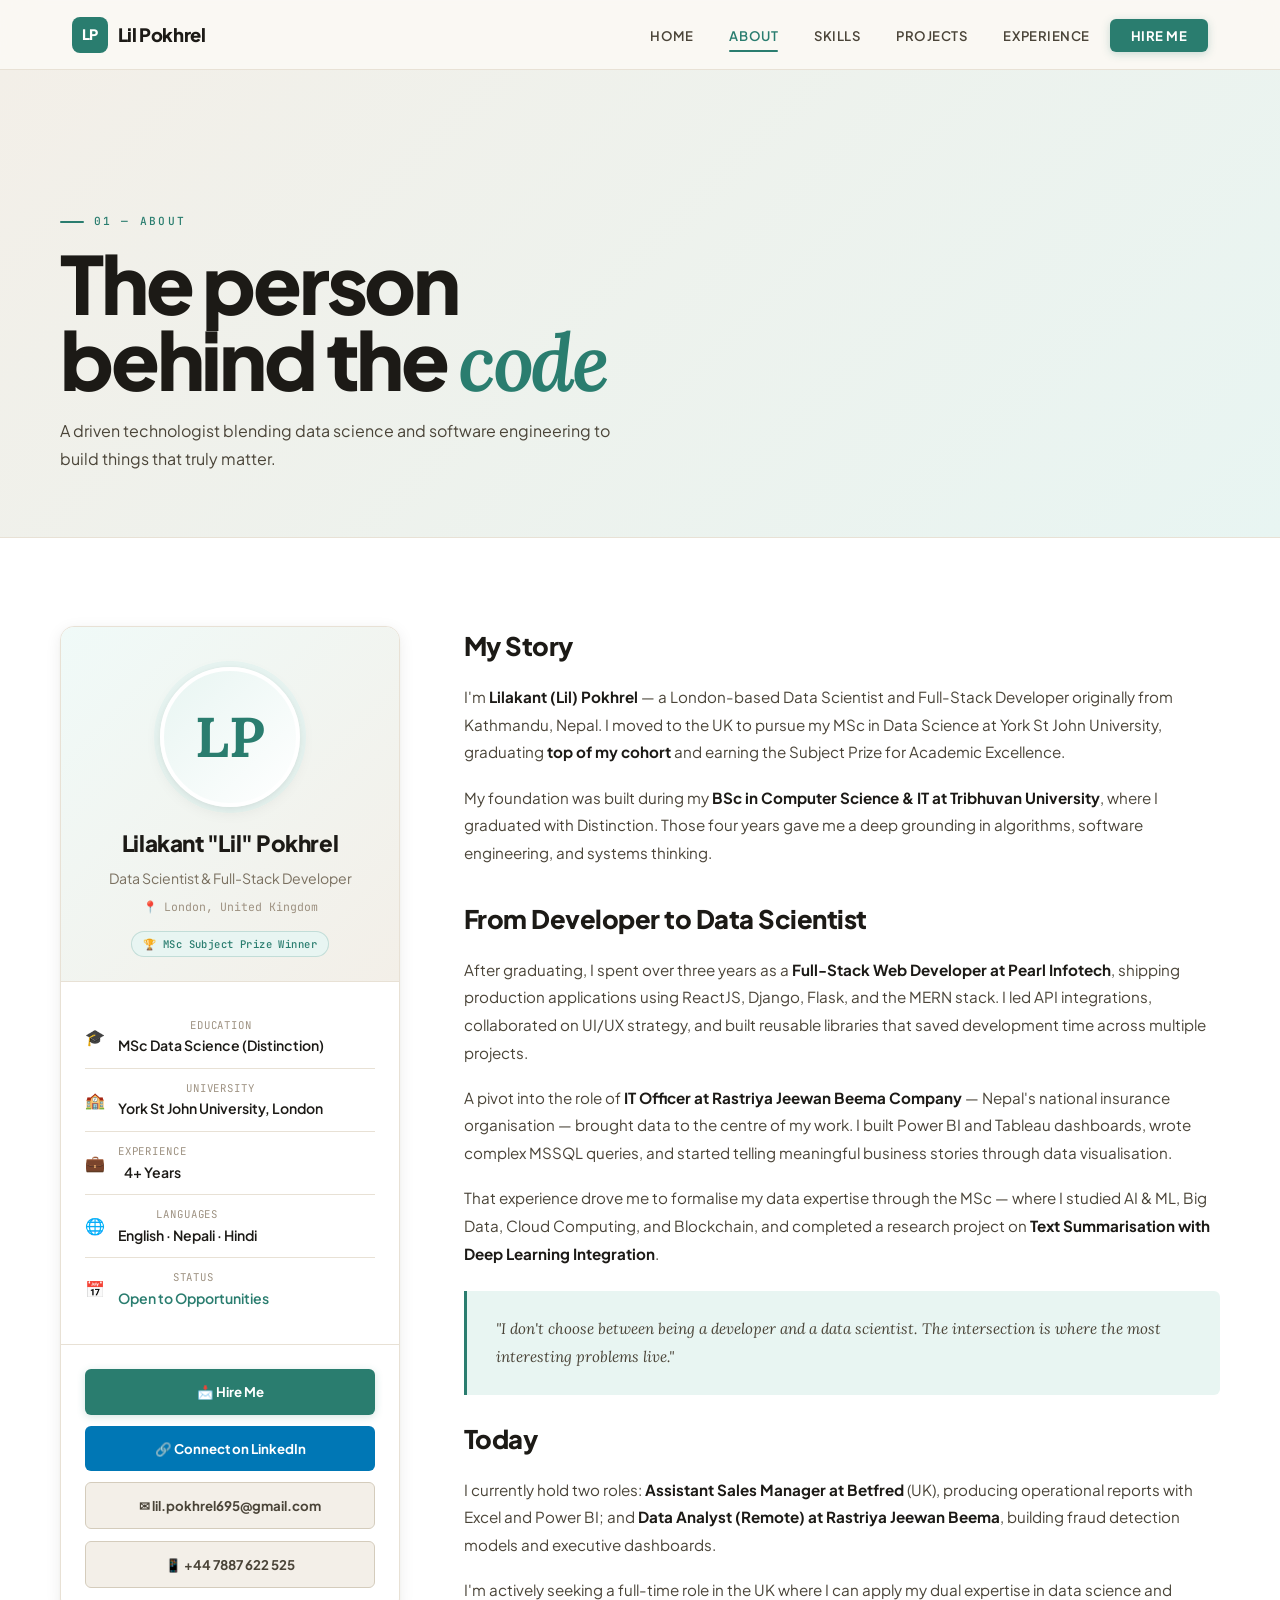
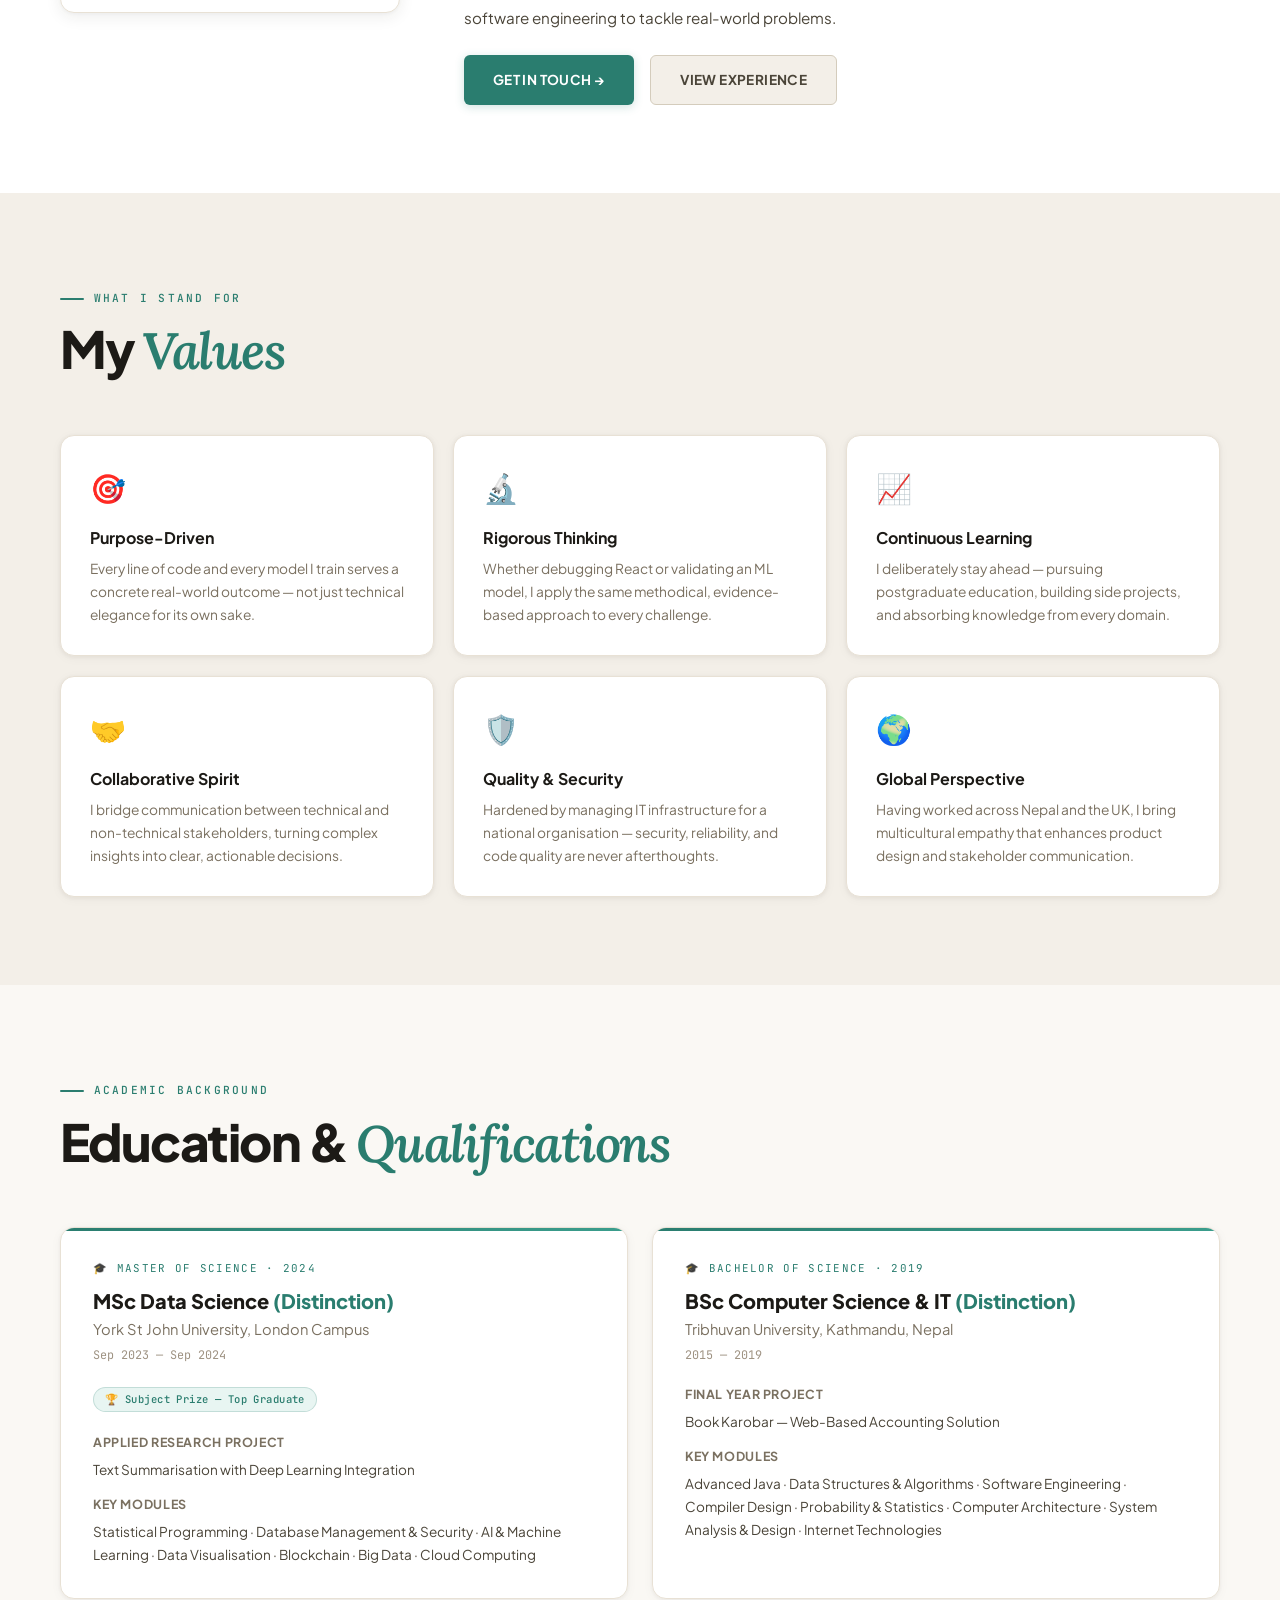
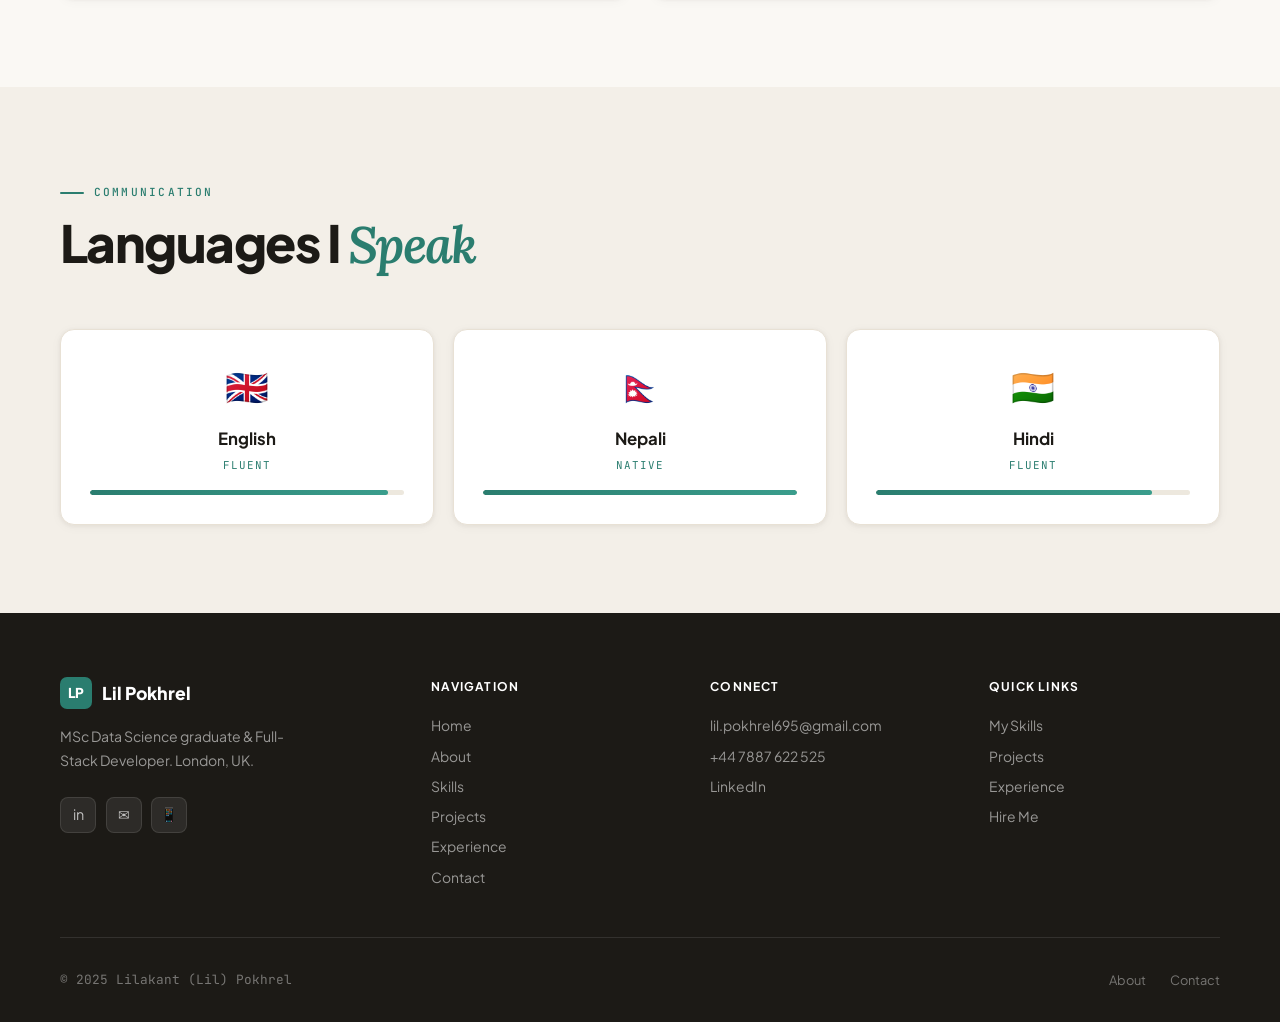
==== pages/about.html @ e5f5d0c8 "porfolio website first commit" ====
<!DOCTYPE html>
<html lang="en">
<head>
  <meta charset="UTF-8" /><meta name="viewport" content="width=device-width, initial-scale=1.0" />
  <meta name="description" content="About Lil Pokhrel — Data Scientist & Full-Stack Developer. MSc Data Science Distinction, Subject Prize Winner, 4+ years experience." />
  <title>About — Lil Pokhrel</title>
  <link rel="preconnect" href="https://fonts.googleapis.com"><link rel="preconnect" href="https://fonts.gstatic.com" crossorigin>
  <link href="https://fonts.googleapis.com/css2?family=Plus+Jakarta+Sans:ital,wght@0,300;0,400;0,500;0,600;0,700;0,800;1,400&family=Lora:ital,wght@0,400;0,600;0,700;1,400;1,600&family=JetBrains+Mono:wght@300;400;500&display=swap" rel="stylesheet">
  <link rel="stylesheet" href="../css/style.css">
  <style>
    .page-hero { background: linear-gradient(135deg, var(--bg2) 0%, var(--accent-light) 100%); padding: calc(var(--nav-h) + 4rem) 2rem 4rem; border-bottom: 1px solid var(--border); }
    .page-hero-inner { max-width: 1160px; margin: 0 auto; }
    .page-hero h1 { font-size: clamp(2.8rem,7vw,5rem); font-weight:800; letter-spacing:-.04em; line-height:.96; color:var(--text); margin-bottom:1rem; }
    .page-hero h1 em { font-family:var(--ff-s); font-style:italic; color:var(--accent); font-weight:600; }
    .page-hero p { font-size:1rem; color:var(--text2); max-width:560px; line-height:1.75; }

    /* PROFILE SECTION */
    .profile-section { background: var(--surface); }
    .profile-grid { display:grid; grid-template-columns:340px 1fr; gap:4rem; align-items:start; }
    .profile-left { position:sticky; top:calc(var(--nav-h) + 2rem); }
    .profile-card {
      background: var(--surface); border:1px solid var(--border);
      border-radius:var(--r-lg); overflow:hidden;
      box-shadow:var(--shadow-md); text-align:center;
    }
    .profile-card-top {
      background: linear-gradient(135deg, var(--accent-pale), var(--bg2));
      padding:2.5rem 2rem 1.5rem;
      border-bottom:1px solid var(--border);
    }
    .profile-avatar {
      width:140px; height:140px; border-radius:50%;
      background:linear-gradient(135deg, var(--accent-light), #fff);
      border:4px solid var(--surface);
      box-shadow:var(--shadow-md), 0 0 0 6px var(--accent-light);
      display:flex; align-items:center; justify-content:center;
      font-family:var(--ff-s); font-size:3.5rem; font-weight:700;
      color:var(--accent); margin:0 auto 1.2rem;
    }
    .profile-name { font-size:1.4rem; font-weight:800; color:var(--text); letter-spacing:-.02em; }
    .profile-title { font-size:.88rem; color:var(--text3); margin-top:.3rem; }
    .profile-location { font-family:var(--ff-m); font-size:.72rem; color:var(--muted); margin-top:.5rem; }
    .profile-card-body { padding:1.5rem; }
    .profile-info-row {
      display:flex; gap:.8rem; align-items:center;
      padding:.7rem 0; border-bottom:1px solid var(--border);
      font-size:.86rem; color:var(--text2);
    }
    .profile-info-row:last-child { border-bottom:none; }
    .profile-info-icon { font-size:1rem; flex-shrink:0; }
    .profile-info-label { font-size:.67rem; color:var(--muted); font-family:var(--ff-m); letter-spacing:.08em; text-transform:uppercase; }
    .profile-info-val { font-weight:600; color:var(--text); font-size:.88rem; }
    .profile-actions { padding:1.5rem; border-top:1px solid var(--border); display:flex; flex-direction:column; gap:.7rem; }
    .profile-action-btn {
      display:flex; align-items:center; justify-content:center; gap:.5rem;
      padding:.75rem; border-radius:var(--r); font-weight:700; font-size:.83rem;
      text-decoration:none; transition:all .2s; border:none; cursor:pointer;
      font-family:var(--ff);
    }
    .pab-primary { background:var(--accent); color:#fff; box-shadow:0 2px 8px rgba(42,125,111,.2); }
    .pab-primary:hover { box-shadow:0 6px 18px rgba(42,125,111,.3); transform:translateY(-1px); }
    .pab-linkedin { background:#0077b5; color:#fff; }
    .pab-linkedin:hover { background:#006699; transform:translateY(-1px); }
    .pab-email { background:var(--bg2); color:var(--text2); border:1px solid var(--border2); }
    .pab-email:hover { background:var(--bg3); }
    .pab-phone { background:var(--bg2); color:var(--text2); border:1px solid var(--border2); }
    .pab-phone:hover { background:var(--bg3); }

    /* RIGHT CONTENT */
    .profile-right {}
    .profile-right h2 { font-size:1.6rem; font-weight:800; letter-spacing:-.02em; color:var(--text); margin-bottom:1rem; }
    .profile-right p { font-size:.95rem; line-height:1.82; color:var(--text2); margin-bottom:1.1rem; }
    .profile-right p strong { color:var(--text); }
    blockquote {
      padding:1.5rem 1.8rem; border-left:3px solid var(--accent);
      background:var(--accent-light); border-radius:0 var(--r) var(--r) 0;
      margin:1.5rem 0;
    }
    blockquote p { font-family:var(--ff-s); font-style:italic; font-size:1.05rem; color:var(--text); margin:0 !important; }

    /* VALUES */
    .values-grid { display:grid; grid-template-columns:repeat(3,1fr); gap:1.2rem; }

    /* EDUCATION */
    .edu-grid { display:grid; grid-template-columns:1fr 1fr; gap:1.5rem; }

    /* LANGUAGES */
    .lang-grid { display:grid; grid-template-columns:repeat(3,1fr); gap:1.2rem; }
    .lang-card {
      background:var(--surface); border:1px solid var(--border);
      border-radius:var(--r-lg); padding:1.8rem;
      text-align:center; box-shadow:var(--shadow-sm);
      transition:transform .25s var(--ease), box-shadow .25s;
    }
    .lang-card:hover { transform:translateY(-3px); box-shadow:var(--shadow-md); }
    .lang-flag { font-size:2.2rem; margin-bottom:.7rem; }
    .lang-name { font-size:1.05rem; font-weight:700; color:var(--text); margin-bottom:.25rem; }
    .lang-level { font-family:var(--ff-m); font-size:.68rem; color:var(--accent); letter-spacing:.1em; text-transform:uppercase; margin-bottom:1rem; }
    .lang-bar { height:5px; background:var(--bg3); border-radius:4px; overflow:hidden; }
    .lang-fill { height:100%; background:linear-gradient(90deg,var(--accent),var(--accent-mid)); border-radius:4px; }

    @media(max-width:960px) { .profile-grid{grid-template-columns:1fr} .profile-left{position:static} }
    @media(max-width:768px) { .values-grid{grid-template-columns:1fr 1fr} .edu-grid{grid-template-columns:1fr} .lang-grid{grid-template-columns:1fr 1fr} }
    @media(max-width:480px) { .values-grid{grid-template-columns:1fr} .lang-grid{grid-template-columns:1fr} }
  </style>
</head>
<body>
<header>
  <nav class="nav"><div class="nav-inner">
    <a href="../index.html" class="nav-logo"><div class="nav-logo-mark">LP</div>Lil Pokhrel</a>
    <ul class="nav-links">
      <li><a href="../index.html">Home</a></li><li><a href="about.html">About</a></li>
      <li><a href="skills.html">Skills</a></li><li><a href="projects.html">Projects</a></li>
      <li><a href="experience.html">Experience</a></li>
      <li class="nav-cta-wrap"><a href="contact.html" class="nav-cta">Hire Me</a></li>
    </ul>
    <button class="nav-ham" id="navHam" aria-label="Menu"><span></span><span></span><span></span></button>
  </div></nav>
  <div class="nav-mobile" id="navMobile">
    <a href="../index.html">Home</a><a href="about.html">About</a><a href="skills.html">Skills</a>
    <a href="projects.html">Projects</a><a href="experience.html">Experience</a>
    <a href="contact.html" class="nav-mob-cta">Contact / Hire Me</a>
  </div>
</header>

<main class="page-wrap">
  <!-- PAGE HERO -->
  <section class="page-hero">
    <div class="page-hero-inner">
      <div class="eyebrow" style="opacity:0;animation:slideUp .7s .1s forwards">01 — About</div>
      <h1 style="opacity:0;animation:slideUp .7s .2s forwards">The person<br>behind the <em>code</em></h1>
      <p style="opacity:0;animation:slideUp .7s .35s forwards">A driven technologist blending data science and software engineering to build things that truly matter.</p>
    </div>
  </section>

  <!-- PROFILE SECTION -->
  <section class="section profile-section" id="profile">
    <div class="container">
      <div class="profile-grid">
        <!-- LEFT: Profile Card -->
        <div class="profile-left reveal">
          <div class="profile-card">
            <div class="profile-card-top">
              <div class="profile-avatar">LP</div>
              <div class="profile-name">Lilakant "Lil" Pokhrel</div>
              <div class="profile-title">Data Scientist &amp; Full-Stack Developer</div>
              <div class="profile-location">📍 London, United Kingdom</div>
              <div style="margin-top:.8rem">
                <span class="badge badge-green">🏆 MSc Subject Prize Winner</span>
              </div>
            </div>
            <div class="profile-card-body">
              <div class="profile-info-row">
                <span class="profile-info-icon">🎓</span>
                <div>
                  <div class="profile-info-label">Education</div>
                  <div class="profile-info-val">MSc Data Science (Distinction)</div>
                </div>
              </div>
              <div class="profile-info-row">
                <span class="profile-info-icon">🏫</span>
                <div>
                  <div class="profile-info-label">University</div>
                  <div class="profile-info-val">York St John University, London</div>
                </div>
              </div>
              <div class="profile-info-row">
                <span class="profile-info-icon">💼</span>
                <div>
                  <div class="profile-info-label">Experience</div>
                  <div class="profile-info-val">4+ Years</div>
                </div>
              </div>
              <div class="profile-info-row">
                <span class="profile-info-icon">🌐</span>
                <div>
                  <div class="profile-info-label">Languages</div>
                  <div class="profile-info-val">English · Nepali · Hindi</div>
                </div>
              </div>
              <div class="profile-info-row">
                <span class="profile-info-icon">📅</span>
                <div>
                  <div class="profile-info-label">Status</div>
                  <div class="profile-info-val" style="color:var(--accent)">Open to Opportunities</div>
                </div>
              </div>
            </div>
            <div class="profile-actions">
              <a href="contact.html" class="profile-action-btn pab-primary">📩 Hire Me</a>
              <a href="https://linkedin.com/in/lilakant-pokhrel-bb606332" target="_blank" rel="noopener" class="profile-action-btn pab-linkedin">🔗 Connect on LinkedIn</a>
              <a href="mailto:lil.pokhrel695@gmail.com" class="profile-action-btn pab-email">✉ lil.pokhrel695@gmail.com</a>
              <a href="tel:+447887622525" class="profile-action-btn pab-phone">📱 +44 7887 622 525</a>
            </div>
          </div>
        </div>

        <!-- RIGHT: Story -->
        <div class="profile-right reveal reveal-delay-2">
          <h2>My Story</h2>
          <p>I'm <strong>Lilakant (Lil) Pokhrel</strong> — a London-based Data Scientist and Full-Stack Developer originally from Kathmandu, Nepal. I moved to the UK to pursue my MSc in Data Science at York St John University, graduating <strong>top of my cohort</strong> and earning the Subject Prize for Academic Excellence.</p>
          <p>My foundation was built during my <strong>BSc in Computer Science &amp; IT at Tribhuvan University</strong>, where I graduated with Distinction. Those four years gave me a deep grounding in algorithms, software engineering, and systems thinking.</p>
          <h2 style="margin-top:2rem">From Developer to Data Scientist</h2>
          <p>After graduating, I spent over three years as a <strong>Full-Stack Web Developer at Pearl Infotech</strong>, shipping production applications using ReactJS, Django, Flask, and the MERN stack. I led API integrations, collaborated on UI/UX strategy, and built reusable libraries that saved development time across multiple projects.</p>
          <p>A pivot into the role of <strong>IT Officer at Rastriya Jeewan Beema Company</strong> — Nepal's national insurance organisation — brought data to the centre of my work. I built Power BI and Tableau dashboards, wrote complex MSSQL queries, and started telling meaningful business stories through data visualisation.</p>
          <p>That experience drove me to formalise my data expertise through the MSc — where I studied AI &amp; ML, Big Data, Cloud Computing, and Blockchain, and completed a research project on <strong>Text Summarisation with Deep Learning Integration</strong>.</p>
          <blockquote><p>"I don't choose between being a developer and a data scientist. The intersection is where the most interesting problems live."</p></blockquote>
          <h2 style="margin-top:1.5rem">Today</h2>
          <p>I currently hold two roles: <strong>Assistant Sales Manager at Betfred</strong> (UK), producing operational reports with Excel and Power BI; and <strong>Data Analyst (Remote) at Rastriya Jeewan Beema</strong>, building fraud detection models and executive dashboards.</p>
          <p>I'm actively seeking a full-time role in the UK where I can apply my dual expertise in data science and software engineering to tackle real-world problems.</p>
          <div style="display:flex;gap:1rem;flex-wrap:wrap;margin-top:1.5rem">
            <a href="contact.html" class="btn btn-primary">Get In Touch →</a>
            <a href="experience.html" class="btn btn-ghost">View Experience</a>
          </div>
        </div>
      </div>
    </div>
  </section>

  <!-- VALUES -->
  <section class="section" style="background:var(--bg2)">
    <div class="container">
      <div class="section-header reveal">
        <div class="eyebrow">What I Stand For</div>
        <h2 class="section-title">My <em>Values</em></h2>
      </div>
      <div class="values-grid">
        <div class="value-card reveal reveal-delay-1"><div class="value-icon">🎯</div><div class="value-title">Purpose-Driven</div><div class="value-desc">Every line of code and every model I train serves a concrete real-world outcome — not just technical elegance for its own sake.</div></div>
        <div class="value-card reveal reveal-delay-2"><div class="value-icon">🔬</div><div class="value-title">Rigorous Thinking</div><div class="value-desc">Whether debugging React or validating an ML model, I apply the same methodical, evidence-based approach to every challenge.</div></div>
        <div class="value-card reveal reveal-delay-3"><div class="value-icon">📈</div><div class="value-title">Continuous Learning</div><div class="value-desc">I deliberately stay ahead — pursuing postgraduate education, building side projects, and absorbing knowledge from every domain.</div></div>
        <div class="value-card reveal reveal-delay-1"><div class="value-icon">🤝</div><div class="value-title">Collaborative Spirit</div><div class="value-desc">I bridge communication between technical and non-technical stakeholders, turning complex insights into clear, actionable decisions.</div></div>
        <div class="value-card reveal reveal-delay-2"><div class="value-icon">🛡️</div><div class="value-title">Quality &amp; Security</div><div class="value-desc">Hardened by managing IT infrastructure for a national organisation — security, reliability, and code quality are never afterthoughts.</div></div>
        <div class="value-card reveal reveal-delay-3"><div class="value-icon">🌍</div><div class="value-title">Global Perspective</div><div class="value-desc">Having worked across Nepal and the UK, I bring multicultural empathy that enhances product design and stakeholder communication.</div></div>
      </div>
    </div>
  </section>

  <!-- EDUCATION -->
  <section class="section">
    <div class="container">
      <div class="section-header reveal">
        <div class="eyebrow">Academic Background</div>
        <h2 class="section-title">Education &amp; <em>Qualifications</em></h2>
      </div>
      <div class="edu-grid">
        <div class="edu-card reveal reveal-delay-1">
          <div class="edu-degree-type">🎓 Master of Science · 2024</div>
          <div class="edu-degree">MSc Data Science <span style="color:var(--accent)">(Distinction)</span></div>
          <div class="edu-uni">York St John University, London Campus</div>
          <div class="edu-year">Sep 2023 — Sep 2024</div>
          <div style="margin-bottom:1.2rem"><span class="badge badge-green">🏆 Subject Prize — Top Graduate</span></div>
          <div class="edu-modules">
            <strong>Applied Research Project</strong>
            Text Summarisation with Deep Learning Integration
          </div>
          <div class="edu-modules" style="margin-top:.8rem">
            <strong>Key Modules</strong>
            Statistical Programming · Database Management &amp; Security · AI &amp; Machine Learning · Data Visualisation · Blockchain · Big Data · Cloud Computing
          </div>
        </div>
        <div class="edu-card reveal reveal-delay-2">
          <div class="edu-degree-type">🎓 Bachelor of Science · 2019</div>
          <div class="edu-degree">BSc Computer Science &amp; IT <span style="color:var(--accent)">(Distinction)</span></div>
          <div class="edu-uni">Tribhuvan University, Kathmandu, Nepal</div>
          <div class="edu-year">2015 — 2019</div>
          <div class="edu-modules">
            <strong>Final Year Project</strong>
            Book Karobar — Web-Based Accounting Solution
          </div>
          <div class="edu-modules" style="margin-top:.8rem">
            <strong>Key Modules</strong>
            Advanced Java · Data Structures &amp; Algorithms · Software Engineering · Compiler Design · Probability &amp; Statistics · Computer Architecture · System Analysis &amp; Design · Internet Technologies
          </div>
        </div>
      </div>
    </div>
  </section>

  <!-- LANGUAGES -->
  <section class="section" style="background:var(--bg2)">
    <div class="container">
      <div class="section-header reveal">
        <div class="eyebrow">Communication</div>
        <h2 class="section-title">Languages I <em>Speak</em></h2>
      </div>
      <div class="lang-grid">
        <div class="lang-card reveal reveal-delay-1">
          <div class="lang-flag">🇬🇧</div>
          <div class="lang-name">English</div>
          <div class="lang-level">Fluent</div>
          <div class="lang-bar"><div class="lang-fill" style="width:95%"></div></div>
        </div>
        <div class="lang-card reveal reveal-delay-2">
          <div class="lang-flag">🇳🇵</div>
          <div class="lang-name">Nepali</div>
          <div class="lang-level">Native</div>
          <div class="lang-bar"><div class="lang-fill" style="width:100%"></div></div>
        </div>
        <div class="lang-card reveal reveal-delay-3">
          <div class="lang-flag">🇮🇳</div>
          <div class="lang-name">Hindi</div>
          <div class="lang-level">Fluent</div>
          <div class="lang-bar"><div class="lang-fill" style="width:88%"></div></div>
        </div>
      </div>
    </div>
  </section>

</main>

<footer class="footer">
  <div class="footer-inner">
    <div class="footer-top">
      <div class="footer-brand">
        <div class="footer-logo"><div class="footer-logo-mark">LP</div>Lil Pokhrel</div>
        <p class="footer-desc">MSc Data Science graduate &amp; Full-Stack Developer. London, UK.</p>
        <div class="footer-social">
          <a href="https://linkedin.com/in/lilakant-pokhrel-bb606332" target="_blank" rel="noopener" title="LinkedIn">in</a>
          <a href="mailto:lil.pokhrel695@gmail.com" title="Email">✉</a>
          <a href="tel:+447887622525" title="Phone">📱</a>
        </div>
      </div>
      <div><div class="footer-col-title">Navigation</div><div class="footer-col-links">
        <a href="../index.html">Home</a><a href="about.html">About</a><a href="skills.html">Skills</a>
        <a href="projects.html">Projects</a><a href="experience.html">Experience</a><a href="contact.html">Contact</a>
      </div></div>
      <div><div class="footer-col-title">Connect</div><div class="footer-col-links">
        <a href="mailto:lil.pokhrel695@gmail.com">lil.pokhrel695@gmail.com</a>
        <a href="tel:+447887622525">+44 7887 622 525</a>
        <a href="https://linkedin.com/in/lilakant-pokhrel-bb606332" target="_blank" rel="noopener">LinkedIn</a>
      </div></div>
      <div><div class="footer-col-title">Quick Links</div><div class="footer-col-links">
        <a href="skills.html">My Skills</a><a href="projects.html">Projects</a><a href="experience.html">Experience</a><a href="contact.html">Hire Me</a>
      </div></div>
    </div>
    <div class="footer-bottom">
      <p class="footer-copy">© 2025 Lilakant (Lil) Pokhrel</p>
      <div class="footer-bottom-links"><a href="about.html">About</a><a href="contact.html">Contact</a></div>
    </div>
  </div>
</footer>
<style>@keyframes slideUp{from{opacity:0;transform:translateY(24px)}to{opacity:1;transform:none}}</style>
<script src="../js/main.js"></script>
</body>
</html>
---- css/style.css ----
/* ================================================
   LIL POKHREL PORTFOLIO — MAIN STYLESHEET
   Light, Professional, Clean Design
   ================================================ */

@import url('https://fonts.googleapis.com/css2?family=Plus+Jakarta+Sans:ital,wght@0,300;0,400;0,500;0,600;0,700;0,800;1,400&family=Lora:ital,wght@0,400;0,600;0,700;1,400;1,600&family=JetBrains+Mono:wght@300;400;500&display=swap');

/* ── RESET ── */
*, *::before, *::after { box-sizing: border-box; margin: 0; padding: 0; }
html { scroll-behavior: smooth; font-size: 16px; }
body {
  font-family: 'Plus Jakarta Sans', sans-serif;
  background: var(--bg);
  color: var(--text);
  overflow-x: hidden;
  line-height: 1.6;
}
img { max-width: 100%; display: block; }
a { text-decoration: none; color: inherit; }
ul { list-style: none; }
button { font-family: inherit; }
input, textarea, select { font-family: inherit; }

/* ── DESIGN TOKENS ── */
:root {
  /* Warm Cream / Sage Palette */
  --bg:        #faf8f4;
  --bg2:       #f3efe8;
  --bg3:       #ede8de;
  --surface:   #ffffff;
  --border:    #e8e1d5;
  --border2:   #d4ccbc;

  --text:      #1c1a16;
  --text2:     #4a4438;
  --text3:     #7a7060;
  --muted:     #9e9282;

  /* Accent — Teal-Emerald */
  --accent:        #2a7d6f;
  --accent-mid:    #3a9d8c;
  --accent-light:  #e8f5f2;
  --accent-pale:   #f0faf8;

  /* Secondary — Warm Amber */
  --amber:         #c9783a;
  --amber-light:   #fdf3ea;

  /* Tertiary — Deep Indigo */
  --indigo:        #3d4fa8;
  --indigo-light:  #eef0fc;

  /* Typography */
  --ff:    'Plus Jakarta Sans', sans-serif;
  --ff-s:  'Lora', serif;
  --ff-m:  'JetBrains Mono', monospace;

  /* Spacing */
  --nav-h: 70px;
  --r:     6px;
  --r-lg:  14px;

  /* Shadows */
  --shadow-sm: 0 1px 4px rgba(44,40,30,.06), 0 2px 12px rgba(44,40,30,.04);
  --shadow-md: 0 4px 16px rgba(44,40,30,.08), 0 1px 4px rgba(44,40,30,.04);
  --shadow-lg: 0 12px 40px rgba(44,40,30,.12), 0 4px 12px rgba(44,40,30,.06);

  /* Ease */
  --ease: cubic-bezier(.22,1,.36,1);
}

/* ── SCROLLBAR ── */
::-webkit-scrollbar { width: 5px; }
::-webkit-scrollbar-track { background: var(--bg2); }
::-webkit-scrollbar-thumb { background: var(--border2); border-radius: 4px; }
::-webkit-scrollbar-thumb:hover { background: var(--accent); }

/* ── NAVIGATION ── */
.nav {
  position: fixed; top: 0; left: 0; right: 0;
  height: var(--nav-h); z-index: 900;
  background: rgba(250,248,244,.92);
  backdrop-filter: blur(18px) saturate(160%);
  border-bottom: 1px solid var(--border);
  transition: box-shadow .3s;
}
.nav.scrolled { box-shadow: var(--shadow-md); }
.nav-inner {
  max-width: 1200px; margin: 0 auto;
  height: 100%;
  display: flex; align-items: center; justify-content: space-between;
  padding: 0 2rem;
}
.nav-logo {
  display: flex; align-items: center; gap: .6rem;
  font-weight: 800; font-size: 1.15rem;
  color: var(--text); letter-spacing: -.02em;
}
.nav-logo-mark {
  width: 36px; height: 36px;
  background: var(--accent);
  border-radius: 8px;
  display: flex; align-items: center; justify-content: center;
  color: #fff; font-weight: 800; font-size: .9rem;
  letter-spacing: -.01em;
}
.nav-links {
  display: flex; align-items: center; gap: .25rem;
}
.nav-links a {
  font-size: .82rem; font-weight: 600;
  letter-spacing: .04em; text-transform: uppercase;
  color: var(--text2);
  padding: .45rem 1rem;
  border-radius: var(--r);
  transition: color .2s, background .2s;
  position: relative;
}
.nav-links a:hover { color: var(--accent); background: var(--accent-light); }
.nav-links a.active { color: var(--accent); }
.nav-links a.active::after {
  content: '';
  position: absolute; bottom: -1px; left: 1rem; right: 1rem;
  height: 2px; background: var(--accent); border-radius: 2px;
}
.nav-cta {
  background: var(--accent); color: #fff !important;
  padding: .5rem 1.3rem !important;
  border-radius: var(--r) !important;
  font-weight: 700 !important;
  box-shadow: 0 2px 8px rgba(42,125,111,.25);
  transition: transform .2s var(--ease), box-shadow .2s !important;
}
.nav-cta:hover {
  background: var(--accent) !important;
  transform: translateY(-1px) !important;
  box-shadow: 0 6px 18px rgba(42,125,111,.32) !important;
}
.nav-cta.active::after { display: none !important; }

/* Hamburger */
.nav-ham {
  display: none; flex-direction: column; gap: 5px;
  background: none; border: none; cursor: pointer; padding: 4px;
}
.nav-ham span {
  display: block; width: 22px; height: 2px;
  background: var(--text); border-radius: 2px;
  transition: all .3s var(--ease);
}

/* Mobile drawer */
.nav-mobile {
  display: none;
  position: fixed; top: var(--nav-h); left: 0; right: 0;
  background: var(--surface);
  border-bottom: 1px solid var(--border);
  padding: 1.5rem 2rem 2rem;
  z-index: 899;
  flex-direction: column; gap: .25rem;
  box-shadow: var(--shadow-lg);
}
.nav-mobile.open { display: flex; }
.nav-mobile a {
  font-size: 1rem; font-weight: 600; color: var(--text2);
  padding: .75rem 1rem;
  border-radius: var(--r);
  border-bottom: 1px solid var(--border);
  transition: color .2s, background .2s;
}
.nav-mobile a:last-child { border-bottom: none; }
.nav-mobile a:hover, .nav-mobile a.active { color: var(--accent); background: var(--accent-light); }
.nav-mobile .nav-mob-cta {
  margin-top: .5rem;
  background: var(--accent); color: #fff !important;
  text-align: center; border-radius: var(--r);
  border: none !important;
}

/* ── PAGE WRAPPER ── */
.page-wrap { padding-top: var(--nav-h); min-height: 100vh; }

/* ── SECTION COMMON ── */
.section { padding: 5.5rem 2rem; }
.section-sm { padding: 4rem 2rem; }
.container { max-width: 1160px; margin: 0 auto; }
.container-sm { max-width: 860px; margin: 0 auto; }

.eyebrow {
  font-family: var(--ff-m);
  font-size: .7rem; letter-spacing: .2em; text-transform: uppercase;
  color: var(--accent); font-weight: 500;
  display: inline-flex; align-items: center; gap: .6rem;
  margin-bottom: .85rem;
}
.eyebrow::before {
  content: ''; display: block;
  width: 24px; height: 2px;
  background: var(--accent); border-radius: 2px;
}
.section-title {
  font-size: clamp(1.9rem, 4.5vw, 3.2rem);
  font-weight: 800; letter-spacing: -.03em;
  line-height: 1.08; color: var(--text);
}
.section-title em {
  font-family: var(--ff-s); font-style: italic;
  color: var(--accent); font-weight: 600;
}
.section-sub {
  font-size: 1rem; line-height: 1.75;
  color: var(--text3); max-width: 560px;
  margin-top: .75rem;
}
.section-header { margin-bottom: 3.5rem; }
.section-header-row {
  display: flex; align-items: flex-end;
  justify-content: space-between; gap: 1.5rem;
  flex-wrap: wrap; margin-bottom: 3.5rem;
}

/* ── BUTTONS ── */
.btn {
  display: inline-flex; align-items: center; gap: .5rem;
  font-family: var(--ff); font-weight: 700;
  font-size: .85rem; letter-spacing: .03em;
  text-transform: uppercase;
  padding: .8rem 1.8rem; border-radius: var(--r);
  border: none; cursor: pointer;
  transition: transform .22s var(--ease), box-shadow .22s;
  text-decoration: none;
}
.btn:hover { transform: translateY(-2px); }
.btn-primary {
  background: var(--accent); color: #fff;
  box-shadow: 0 2px 10px rgba(42,125,111,.22);
}
.btn-primary:hover { box-shadow: 0 8px 24px rgba(42,125,111,.32); }
.btn-outline {
  background: transparent; color: var(--accent);
  border: 2px solid var(--accent);
}
.btn-outline:hover { background: var(--accent-light); }
.btn-ghost {
  background: var(--bg2); color: var(--text2);
  border: 1px solid var(--border2);
}
.btn-ghost:hover { background: var(--bg3); }
.btn-amber {
  background: var(--amber); color: #fff;
  box-shadow: 0 2px 10px rgba(201,120,58,.22);
}
.btn-amber:hover { box-shadow: 0 8px 24px rgba(201,120,58,.32); }
.btn-sm { padding: .55rem 1.2rem; font-size: .78rem; }
.btn-lg { padding: 1rem 2.2rem; font-size: .92rem; }
.btn-icon {
  width: 44px; height: 44px; padding: 0;
  justify-content: center; font-size: 1.1rem;
  border-radius: var(--r);
}

/* ── BADGE ── */
.badge {
  display: inline-flex; align-items: center; gap: .3rem;
  font-family: var(--ff-m); font-size: .66rem;
  padding: .22rem .7rem; border-radius: 20px;
  font-weight: 500; letter-spacing: .04em;
}
.badge-green { background: var(--accent-light); color: var(--accent); border: 1px solid rgba(42,125,111,.2); }
.badge-amber { background: var(--amber-light); color: var(--amber); border: 1px solid rgba(201,120,58,.2); }
.badge-indigo { background: var(--indigo-light); color: var(--indigo); border: 1px solid rgba(61,79,168,.2); }
.badge-neutral { background: var(--bg3); color: var(--text3); border: 1px solid var(--border); }

/* ── CARDS ── */
.card {
  background: var(--surface);
  border: 1px solid var(--border);
  border-radius: var(--r-lg);
  padding: 2rem;
  box-shadow: var(--shadow-sm);
  transition: transform .25s var(--ease), box-shadow .25s, border-color .25s;
}
.card:hover {
  transform: translateY(-4px);
  box-shadow: var(--shadow-lg);
  border-color: rgba(42,125,111,.2);
}

/* ── SKILL TAG ── */
.skill-tag {
  font-family: var(--ff-m); font-size: .7rem;
  padding: .28rem .75rem;
  background: var(--bg2); color: var(--text2);
  border: 1px solid var(--border);
  border-radius: 4px;
  transition: all .18s;
  cursor: default;
}
.skill-tag:hover { background: var(--accent-light); color: var(--accent); border-color: rgba(42,125,111,.25); }

/* ── REVEAL ANIMATIONS ── */
.reveal {
  opacity: 0; transform: translateY(24px);
  transition: opacity .7s var(--ease), transform .7s var(--ease);
}
.reveal.visible { opacity: 1; transform: none; }
.reveal-delay-1 { transition-delay: .1s; }
.reveal-delay-2 { transition-delay: .2s; }
.reveal-delay-3 { transition-delay: .3s; }
.reveal-delay-4 { transition-delay: .4s; }
.reveal-delay-5 { transition-delay: .5s; }

/* ── DIVIDER ── */
.divider {
  width: 100%; height: 1px;
  background: linear-gradient(90deg, transparent, var(--border2), transparent);
  margin: 2rem 0;
}

/* ── FOOTER ── */
.footer {
  background: var(--text);
  color: rgba(255,255,255,.75);
  padding: 4rem 2rem 2rem;
}
.footer-inner {
  max-width: 1160px; margin: 0 auto;
}
.footer-top {
  display: grid;
  grid-template-columns: 1.4fr 1fr 1fr 1fr;
  gap: 3rem;
  padding-bottom: 3rem;
  border-bottom: 1px solid rgba(255,255,255,.1);
}
.footer-brand {}
.footer-logo {
  display: flex; align-items: center; gap: .6rem;
  color: #fff; font-weight: 800; font-size: 1.1rem;
  margin-bottom: 1rem;
}
.footer-logo-mark {
  width: 32px; height: 32px;
  background: var(--accent); border-radius: 7px;
  display: flex; align-items: center; justify-content: center;
  color: #fff; font-weight: 800; font-size: .85rem;
}
.footer-desc {
  font-size: .88rem; line-height: 1.7;
  color: rgba(255,255,255,.55); max-width: 260px;
}
.footer-social { display: flex; gap: .6rem; margin-top: 1.5rem; }
.footer-social a {
  width: 36px; height: 36px;
  background: rgba(255,255,255,.08);
  border: 1px solid rgba(255,255,255,.1);
  border-radius: 8px;
  display: flex; align-items: center; justify-content: center;
  font-size: .9rem; color: rgba(255,255,255,.7);
  transition: all .2s;
}
.footer-social a:hover { background: var(--accent); border-color: var(--accent); color: #fff; }
.footer-col-title {
  font-size: .75rem; font-weight: 700;
  text-transform: uppercase; letter-spacing: .1em;
  color: #fff; margin-bottom: 1.2rem;
}
.footer-col-links { display: flex; flex-direction: column; gap: .5rem; }
.footer-col-links a {
  font-size: .87rem; color: rgba(255,255,255,.55);
  transition: color .18s;
}
.footer-col-links a:hover { color: var(--accent); }
.footer-bottom {
  padding-top: 2rem;
  display: flex; align-items: center; justify-content: space-between;
  flex-wrap: wrap; gap: 1rem;
}
.footer-copy {
  font-size: .8rem; color: rgba(255,255,255,.4);
  font-family: var(--ff-m);
}
.footer-bottom-links { display: flex; gap: 1.5rem; }
.footer-bottom-links a {
  font-size: .8rem; color: rgba(255,255,255,.4);
  transition: color .18s;
}
.footer-bottom-links a:hover { color: var(--accent); }

/* ── PROFILE AVATAR PLACEHOLDER ── */
.avatar-wrap {
  position: relative;
  display: inline-block;
}
.avatar-bg {
  width: 280px; height: 280px;
  border-radius: 50%;
  background: linear-gradient(135deg, var(--accent-light), var(--bg2));
  border: 4px solid var(--surface);
  box-shadow: var(--shadow-lg), 0 0 0 8px var(--accent-light);
  display: flex; align-items: center; justify-content: center;
  font-size: 7rem;
  position: relative;
  overflow: hidden;
}
.avatar-bg::before {
  content: '';
  position: absolute; inset: 0;
  background: linear-gradient(145deg, rgba(42,125,111,.08), transparent);
}
.avatar-initials {
  font-family: var(--ff-s);
  font-size: 5rem; font-weight: 700;
  color: var(--accent);
  letter-spacing: -.05em;
  z-index: 1;
}
.avatar-badge {
  position: absolute; bottom: 10px; right: -10px;
  background: var(--surface);
  border: 2px solid var(--border);
  border-radius: 12px;
  padding: .5rem 1rem;
  box-shadow: var(--shadow-md);
  font-size: .78rem; font-weight: 700; color: var(--accent);
  display: flex; align-items: center; gap: .4rem;
  white-space: nowrap;
}

/* ── PROGRESS BAR ── */
.progress-wrap { margin-bottom: 1.2rem; }
.progress-meta {
  display: flex; justify-content: space-between;
  margin-bottom: .45rem;
}
.progress-label { font-size: .88rem; font-weight: 600; color: var(--text2); }
.progress-pct { font-family: var(--ff-m); font-size: .78rem; color: var(--text3); }
.progress-bar {
  height: 6px; background: var(--bg3);
  border-radius: 4px; overflow: hidden;
}
.progress-fill {
  height: 100%; border-radius: 4px;
  background: linear-gradient(90deg, var(--accent), var(--accent-mid));
  transition: width 1.2s var(--ease);
  width: 0;
}

/* ── TIMELINE ── */
.timeline { position: relative; padding-left: 2.8rem; }
.timeline::before {
  content: '';
  position: absolute; left: .75rem; top: 6px; bottom: 6px;
  width: 2px;
  background: linear-gradient(to bottom, var(--accent), var(--bg3));
  border-radius: 2px;
}
.tl-item { position: relative; padding-bottom: 2.8rem; }
.tl-item:last-child { padding-bottom: 0; }
.tl-dot {
  position: absolute; left: -2.17rem; top: 4px;
  width: 18px; height: 18px;
  border-radius: 50%;
  background: var(--surface);
  border: 3px solid var(--accent);
  box-shadow: 0 0 0 4px var(--accent-light);
}
.tl-dot.current { background: var(--accent); }
.tl-period {
  font-family: var(--ff-m); font-size: .68rem;
  color: var(--accent); letter-spacing: .1em;
  text-transform: uppercase; margin-bottom: .4rem;
  display: flex; align-items: center; gap: .5rem;
}
.tl-current-badge {
  display: inline-flex; align-items: center; gap: .3rem;
  font-size: .62rem; background: var(--accent-light);
  color: var(--accent); padding: .12rem .5rem;
  border-radius: 20px; font-weight: 600;
}
.tl-current-badge::before {
  content: '';
  width: 5px; height: 5px;
  border-radius: 50%; background: var(--accent);
  animation: pulse-dot 1.5s ease-in-out infinite;
}
@keyframes pulse-dot { 0%,100%{opacity:1} 50%{opacity:.3} }
.tl-role {
  font-size: 1.2rem; font-weight: 800;
  color: var(--text); letter-spacing: -.02em;
  margin-bottom: .25rem;
}
.tl-company {
  font-size: .92rem; color: var(--text3);
  margin-bottom: 1rem;
  display: flex; align-items: center; gap: .5rem;
}
.tl-body {
  background: var(--surface); border: 1px solid var(--border);
  border-radius: var(--r-lg); padding: 1.5rem;
  box-shadow: var(--shadow-sm);
}
.tl-bullets { display: flex; flex-direction: column; gap: .5rem; }
.tl-bullets li {
  font-size: .9rem; color: var(--text2);
  line-height: 1.65; display: flex; gap: .7rem;
}
.tl-bullets li::before {
  content: '▸'; color: var(--accent);
  flex-shrink: 0; font-size: .8rem; margin-top: .15rem;
}
.tl-bullets li strong { color: var(--text); }
.tl-tags { display: flex; flex-wrap: wrap; gap: .4rem; margin-top: 1rem; }

/* ── CONTACT FORM ── */
.form-group { display: flex; flex-direction: column; gap: .4rem; margin-bottom: 1.2rem; }
.form-label {
  font-size: .78rem; font-weight: 700;
  letter-spacing: .06em; text-transform: uppercase;
  color: var(--text2);
}
.form-input, .form-textarea, .form-select {
  background: var(--bg);
  border: 1.5px solid var(--border2);
  border-radius: var(--r);
  padding: .82rem 1rem;
  font-size: .92rem; font-family: var(--ff);
  color: var(--text);
  transition: border-color .2s, box-shadow .2s;
  width: 100%;
  outline: none;
}
.form-input::placeholder, .form-textarea::placeholder { color: var(--muted); }
.form-input:focus, .form-textarea:focus, .form-select:focus {
  border-color: var(--accent);
  box-shadow: 0 0 0 3px rgba(42,125,111,.1);
}
.form-textarea { resize: vertical; min-height: 130px; }
.form-select { appearance: none; cursor: pointer; }
.form-row { display: grid; grid-template-columns: 1fr 1fr; gap: 1rem; }

/* ── PROJECT CARD ── */
.proj-card {
  background: var(--surface);
  border: 1px solid var(--border);
  border-radius: var(--r-lg);
  overflow: hidden;
  box-shadow: var(--shadow-sm);
  transition: transform .25s var(--ease), box-shadow .25s, border-color .25s;
  display: flex; flex-direction: column;
}
.proj-card:hover {
  transform: translateY(-5px);
  box-shadow: var(--shadow-lg);
  border-color: rgba(42,125,111,.25);
}
.proj-card-top {
  padding: 1.8rem 1.8rem 1.2rem;
  border-bottom: 1px solid var(--border);
  background: linear-gradient(135deg, var(--accent-pale), var(--surface));
  display: flex; align-items: center; justify-content: space-between;
}
.proj-icon {
  width: 48px; height: 48px;
  background: var(--surface);
  border-radius: 10px;
  display: flex; align-items: center; justify-content: center;
  font-size: 1.4rem;
  box-shadow: var(--shadow-sm);
  border: 1px solid var(--border);
}
.proj-num {
  font-family: var(--ff-m); font-size: .65rem;
  color: var(--muted); letter-spacing: .1em;
}
.proj-card-body { padding: 1.6rem 1.8rem; flex: 1; display: flex; flex-direction: column; }
.proj-title {
  font-size: 1.05rem; font-weight: 800;
  color: var(--text); margin-bottom: .6rem;
  line-height: 1.3; letter-spacing: -.01em;
}
.proj-desc {
  font-size: .88rem; color: var(--text3);
  line-height: 1.68; margin-bottom: 1.2rem;
  flex: 1;
}
.proj-tags { display: flex; flex-wrap: wrap; gap: .4rem; }
.proj-tag {
  font-family: var(--ff-m); font-size: .63rem;
  padding: .2rem .6rem;
  border-radius: 3px;
}

/* ── STAT CARD ── */
.stat-card {
  background: var(--surface);
  border: 1px solid var(--border);
  border-radius: var(--r-lg);
  padding: 1.8rem 1.5rem;
  text-align: center;
  box-shadow: var(--shadow-sm);
}
.stat-num {
  font-size: 2.5rem; font-weight: 800;
  color: var(--accent); line-height: 1;
  letter-spacing: -.04em;
}
.stat-num sup { font-size: 1.2rem; vertical-align: super; }
.stat-label {
  font-size: .8rem; color: var(--text3);
  margin-top: .5rem; font-weight: 500;
  line-height: 1.4;
}

/* ── CONTACT INFO ITEM ── */
.contact-info-item {
  display: flex; align-items: flex-start; gap: 1.2rem;
  padding: 1.3rem 1.5rem;
  background: var(--surface);
  border: 1px solid var(--border);
  border-radius: var(--r-lg);
  box-shadow: var(--shadow-sm);
  text-decoration: none;
  transition: border-color .2s, transform .2s var(--ease), box-shadow .2s;
}
.contact-info-item:hover {
  border-color: rgba(42,125,111,.3);
  transform: translateX(4px);
  box-shadow: var(--shadow-md);
}
.ci-icon {
  width: 46px; height: 46px;
  background: var(--accent-light);
  border-radius: 10px;
  display: flex; align-items: center; justify-content: center;
  font-size: 1.25rem; flex-shrink: 0;
  border: 1px solid rgba(42,125,111,.15);
}
.ci-label {
  font-family: var(--ff-m); font-size: .63rem;
  color: var(--muted); letter-spacing: .1em; text-transform: uppercase;
  margin-bottom: .2rem;
}
.ci-val { font-size: .92rem; font-weight: 600; color: var(--text); }

/* ── EDU CARD ── */
.edu-card {
  background: var(--surface);
  border: 1px solid var(--border);
  border-radius: var(--r-lg);
  padding: 2rem;
  box-shadow: var(--shadow-sm);
  position: relative; overflow: hidden;
  transition: transform .25s var(--ease), box-shadow .25s;
}
.edu-card:hover { transform: translateY(-3px); box-shadow: var(--shadow-lg); }
.edu-card::before {
  content: '';
  position: absolute; top: 0; left: 0; right: 0;
  height: 3px;
  background: linear-gradient(90deg, var(--accent), var(--accent-mid));
}
.edu-degree-type {
  font-family: var(--ff-m); font-size: .68rem;
  color: var(--accent); letter-spacing: .12em; text-transform: uppercase;
  margin-bottom: .7rem;
}
.edu-degree { font-size: 1.25rem; font-weight: 800; color: var(--text); line-height: 1.2; margin-bottom: .3rem; }
.edu-uni { font-size: .92rem; color: var(--text3); margin-bottom: .3rem; }
.edu-year { font-family: var(--ff-m); font-size: .74rem; color: var(--muted); margin-bottom: 1.2rem; }
.edu-modules { font-size: .85rem; color: var(--text2); line-height: 1.7; }
.edu-modules strong { color: var(--text); display: block; margin-bottom: .3rem; font-size: .78rem; text-transform: uppercase; letter-spacing: .05em; color: var(--text3); }

/* ── SKILL CATEGORY ── */
.skill-cat-card {
  background: var(--surface);
  border: 1px solid var(--border);
  border-radius: var(--r-lg);
  padding: 1.8rem;
  box-shadow: var(--shadow-sm);
  transition: transform .25s var(--ease), box-shadow .25s, border-color .25s;
  position: relative;
}
.skill-cat-card:hover { transform: translateY(-3px); box-shadow: var(--shadow-md); border-color: rgba(42,125,111,.2); }
.skill-cat-card::before {
  content: '';
  position: absolute; top: 0; left: 1.8rem; right: 1.8rem;
  height: 3px; border-radius: 0 0 3px 3px;
}
.scc-1::before { background: var(--accent); }
.scc-2::before { background: var(--amber); }
.scc-3::before { background: var(--indigo); }
.scc-4::before { background: #2a7d6f; }
.scc-5::before { background: #7d2a6f; }
.scc-6::before { background: #6f7d2a; }
.skill-cat-head {
  display: flex; align-items: center; gap: .8rem;
  margin-bottom: 1.3rem;
}
.skill-cat-icon {
  width: 38px; height: 38px;
  border-radius: 8px;
  display: flex; align-items: center; justify-content: center;
  font-size: 1.1rem;
}
.skill-cat-name { font-size: .9rem; font-weight: 700; color: var(--text); letter-spacing: -.01em; }
.skill-tags-wrap { display: flex; flex-wrap: wrap; gap: .5rem; }

/* ── VALUE CARD ── */
.value-card {
  background: var(--surface);
  border: 1px solid var(--border);
  border-radius: var(--r-lg);
  padding: 1.8rem;
  box-shadow: var(--shadow-sm);
  transition: transform .25s var(--ease), box-shadow .25s;
}
.value-card:hover { transform: translateY(-3px); box-shadow: var(--shadow-md); }
.value-icon { font-size: 1.8rem; margin-bottom: .9rem; }
.value-title { font-size: 1rem; font-weight: 700; color: var(--text); margin-bottom: .5rem; }
.value-desc { font-size: .86rem; color: var(--text3); line-height: 1.65; }

/* ── AVAILABILITY PILL ── */
.avail-pill {
  display: inline-flex; align-items: center; gap: .5rem;
  background: var(--accent-light);
  border: 1px solid rgba(42,125,111,.2);
  border-radius: 20px;
  padding: .4rem 1rem;
  font-size: .78rem; font-weight: 600;
  color: var(--accent);
}
.avail-dot {
  width: 7px; height: 7px; border-radius: 50%;
  background: var(--accent);
  animation: pulse-dot 1.5s ease-in-out infinite;
}

/* ── MARQUEE ── */
.marquee-wrap {
  overflow: hidden;
  padding: 1.5rem 0;
  border-top: 1px solid var(--border);
  border-bottom: 1px solid var(--border);
  background: var(--bg2);
}
.marquee-track {
  display: flex; gap: 0;
  animation: marquee 28s linear infinite;
  width: max-content;
}
.marquee-track:hover { animation-play-state: paused; }
@keyframes marquee { from{transform:translateX(0)} to{transform:translateX(-50%)} }
.marquee-item {
  font-family: var(--ff-m); font-size: .72rem;
  color: var(--text3); letter-spacing: .12em;
  text-transform: uppercase;
  padding: 0 2rem;
  white-space: nowrap;
  display: flex; align-items: center; gap: 2rem;
}
.marquee-item::after { content: '✦'; color: var(--accent); font-size: .6rem; }

/* ── FILTER TABS ── */
.filter-tabs { display: flex; gap: .5rem; flex-wrap: wrap; }
.filter-tab {
  font-family: var(--ff); font-size: .78rem; font-weight: 600;
  letter-spacing: .04em; text-transform: uppercase;
  padding: .4rem 1rem;
  border: 1.5px solid var(--border2);
  border-radius: 20px;
  background: transparent; color: var(--text3);
  cursor: pointer; transition: all .2s;
}
.filter-tab:hover { border-color: var(--accent); color: var(--accent); }
.filter-tab.active {
  background: var(--accent); color: #fff;
  border-color: var(--accent);
}

/* ── GRID HELPERS ── */
.grid-2 { display: grid; grid-template-columns: 1fr 1fr; gap: 1.5rem; }
.grid-3 { display: grid; grid-template-columns: repeat(3, 1fr); gap: 1.5rem; }
.grid-4 { display: grid; grid-template-columns: repeat(4, 1fr); gap: 1.2rem; }
.grid-auto { display: grid; grid-template-columns: repeat(auto-fill, minmax(300px,1fr)); gap: 1.5rem; }

/* ── RESPONSIVE ── */
@media (max-width: 1024px) {
  .grid-3 { grid-template-columns: 1fr 1fr; }
  .grid-4 { grid-template-columns: 1fr 1fr; }
  .footer-top { grid-template-columns: 1fr 1fr; gap: 2rem; }
}
@media (max-width: 768px) {
  .nav-links, .nav-cta-wrap { display: none; }
  .nav-ham { display: flex; }
  .nav-inner { padding: 0 1.25rem; }
  .section { padding: 4rem 1.25rem; }
  .section-sm { padding: 3rem 1.25rem; }
  .grid-2, .grid-3, .grid-4 { grid-template-columns: 1fr; }
  .grid-auto { grid-template-columns: 1fr; }
  .form-row { grid-template-columns: 1fr; }
  .footer-top { grid-template-columns: 1fr; }
  .section-header-row { flex-direction: column; align-items: flex-start; }
  .stat-card { padding: 1.4rem 1rem; }
}
@media (max-width: 480px) {
  .section { padding: 3rem 1rem; }
  .btn-lg { padding: .85rem 1.6rem; }
  .avatar-bg { width: 220px; height: 220px; font-size: 5rem; }
  .avatar-initials { font-size: 3.8rem; }
}
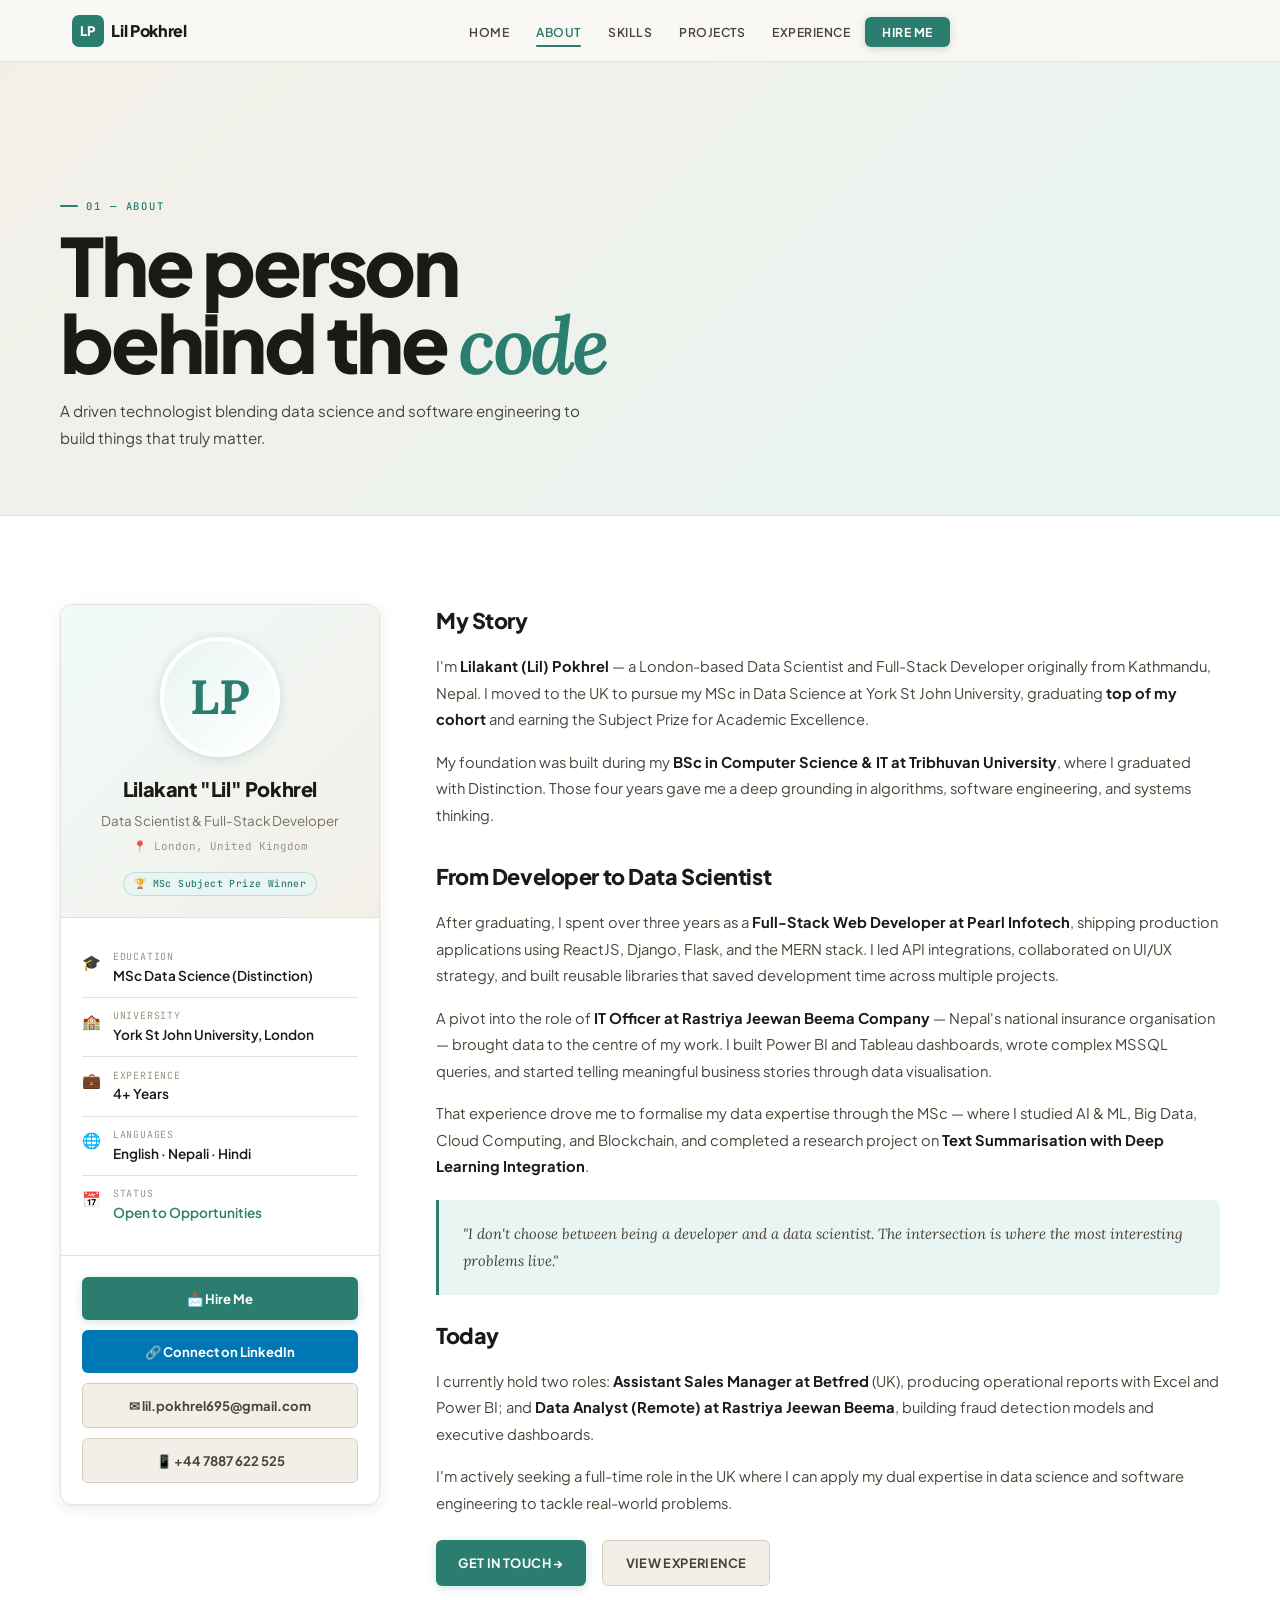
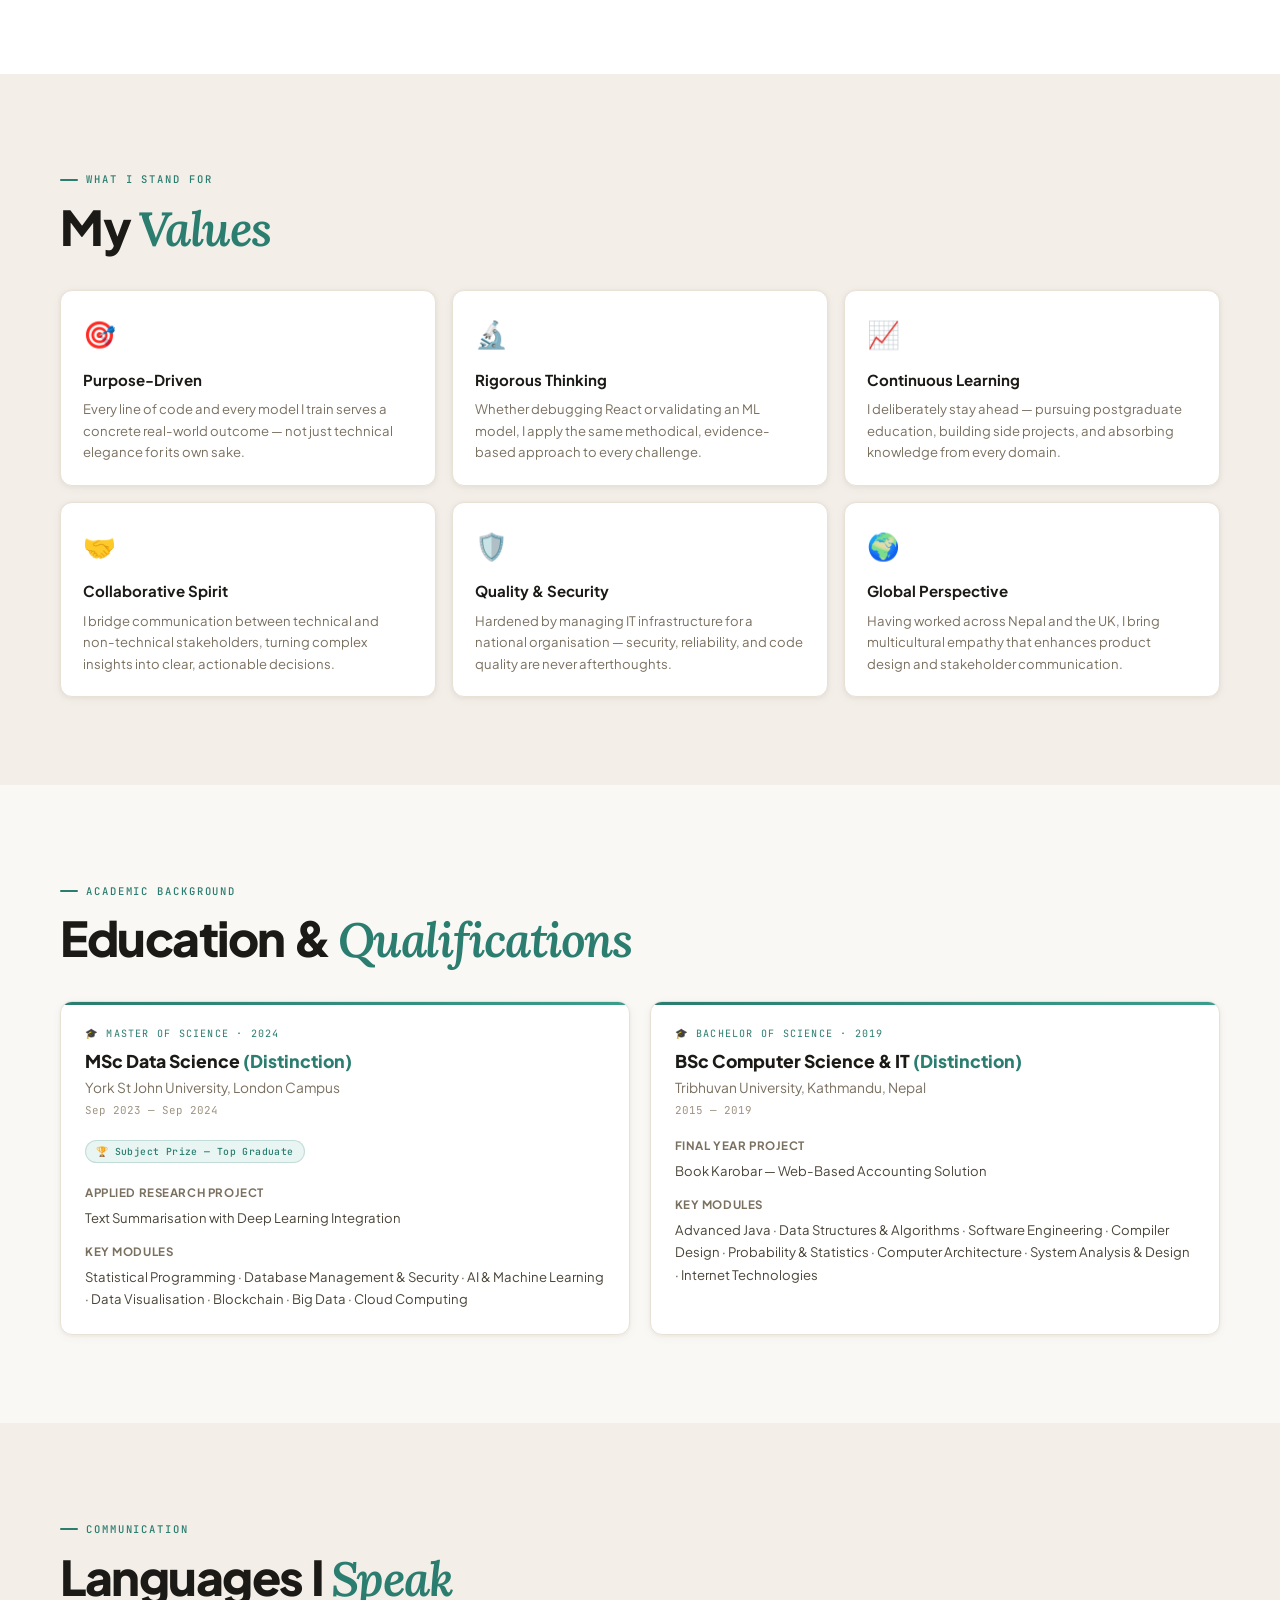
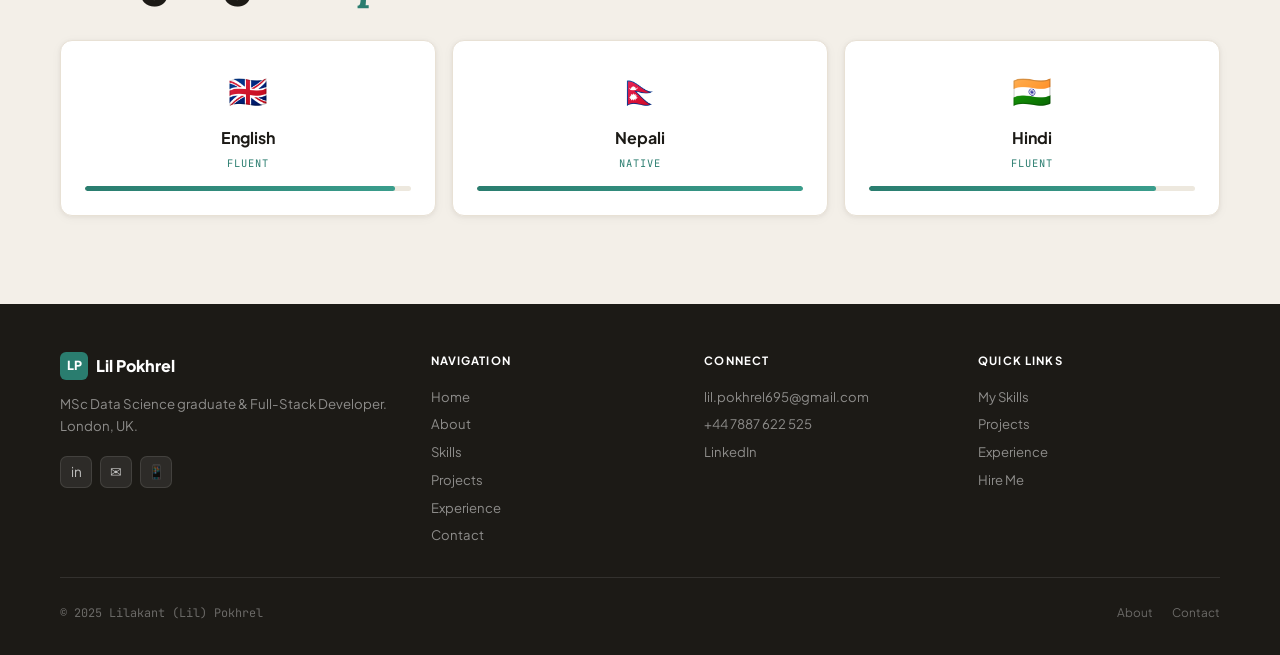
==== commit 75dee181: "code revised" ====
--- a/pages/about.html
+++ b/pages/about.html
@@ -8,101 +8,76 @@
   <link href="https://fonts.googleapis.com/css2?family=Plus+Jakarta+Sans:ital,wght@0,300;0,400;0,500;0,600;0,700;0,800;1,400&family=Lora:ital,wght@0,400;0,600;0,700;1,400;1,600&family=JetBrains+Mono:wght@300;400;500&display=swap" rel="stylesheet">
   <link rel="stylesheet" href="../css/style.css">
   <style>
-    .page-hero { background: linear-gradient(135deg, var(--bg2) 0%, var(--accent-light) 100%); padding: calc(var(--nav-h) + 4rem) 2rem 4rem; border-bottom: 1px solid var(--border); }
-    .page-hero-inner { max-width: 1160px; margin: 0 auto; }
-    .page-hero h1 { font-size: clamp(2.8rem,7vw,5rem); font-weight:800; letter-spacing:-.04em; line-height:.96; color:var(--text); margin-bottom:1rem; }
-    .page-hero h1 em { font-family:var(--ff-s); font-style:italic; color:var(--accent); font-weight:600; }
-    .page-hero p { font-size:1rem; color:var(--text2); max-width:560px; line-height:1.75; }
-
-    /* PROFILE SECTION */
-    .profile-section { background: var(--surface); }
-    .profile-grid { display:grid; grid-template-columns:340px 1fr; gap:4rem; align-items:start; }
-    .profile-left { position:sticky; top:calc(var(--nav-h) + 2rem); }
-    .profile-card {
-      background: var(--surface); border:1px solid var(--border);
-      border-radius:var(--r-lg); overflow:hidden;
-      box-shadow:var(--shadow-md); text-align:center;
-    }
-    .profile-card-top {
-      background: linear-gradient(135deg, var(--accent-pale), var(--bg2));
-      padding:2.5rem 2rem 1.5rem;
-      border-bottom:1px solid var(--border);
-    }
-    .profile-avatar {
-      width:140px; height:140px; border-radius:50%;
-      background:linear-gradient(135deg, var(--accent-light), #fff);
-      border:4px solid var(--surface);
-      box-shadow:var(--shadow-md), 0 0 0 6px var(--accent-light);
-      display:flex; align-items:center; justify-content:center;
-      font-family:var(--ff-s); font-size:3.5rem; font-weight:700;
-      color:var(--accent); margin:0 auto 1.2rem;
-    }
-    .profile-name { font-size:1.4rem; font-weight:800; color:var(--text); letter-spacing:-.02em; }
-    .profile-title { font-size:.88rem; color:var(--text3); margin-top:.3rem; }
-    .profile-location { font-family:var(--ff-m); font-size:.72rem; color:var(--muted); margin-top:.5rem; }
-    .profile-card-body { padding:1.5rem; }
-    .profile-info-row {
-      display:flex; gap:.8rem; align-items:center;
-      padding:.7rem 0; border-bottom:1px solid var(--border);
-      font-size:.86rem; color:var(--text2);
-    }
-    .profile-info-row:last-child { border-bottom:none; }
-    .profile-info-icon { font-size:1rem; flex-shrink:0; }
-    .profile-info-label { font-size:.67rem; color:var(--muted); font-family:var(--ff-m); letter-spacing:.08em; text-transform:uppercase; }
-    .profile-info-val { font-weight:600; color:var(--text); font-size:.88rem; }
-    .profile-actions { padding:1.5rem; border-top:1px solid var(--border); display:flex; flex-direction:column; gap:.7rem; }
-    .profile-action-btn {
-      display:flex; align-items:center; justify-content:center; gap:.5rem;
-      padding:.75rem; border-radius:var(--r); font-weight:700; font-size:.83rem;
-      text-decoration:none; transition:all .2s; border:none; cursor:pointer;
-      font-family:var(--ff);
-    }
-    .pab-primary { background:var(--accent); color:#fff; box-shadow:0 2px 8px rgba(42,125,111,.2); }
-    .pab-primary:hover { box-shadow:0 6px 18px rgba(42,125,111,.3); transform:translateY(-1px); }
-    .pab-linkedin { background:#0077b5; color:#fff; }
-    .pab-linkedin:hover { background:#006699; transform:translateY(-1px); }
-    .pab-email { background:var(--bg2); color:var(--text2); border:1px solid var(--border2); }
-    .pab-email:hover { background:var(--bg3); }
-    .pab-phone { background:var(--bg2); color:var(--text2); border:1px solid var(--border2); }
-    .pab-phone:hover { background:var(--bg3); }
-
-    /* RIGHT CONTENT */
-    .profile-right {}
-    .profile-right h2 { font-size:1.6rem; font-weight:800; letter-spacing:-.02em; color:var(--text); margin-bottom:1rem; }
-    .profile-right p { font-size:.95rem; line-height:1.82; color:var(--text2); margin-bottom:1.1rem; }
-    .profile-right p strong { color:var(--text); }
-    blockquote {
-      padding:1.5rem 1.8rem; border-left:3px solid var(--accent);
-      background:var(--accent-light); border-radius:0 var(--r) var(--r) 0;
-      margin:1.5rem 0;
-    }
-    blockquote p { font-family:var(--ff-s); font-style:italic; font-size:1.05rem; color:var(--text); margin:0 !important; }
-
-    /* VALUES */
-    .values-grid { display:grid; grid-template-columns:repeat(3,1fr); gap:1.2rem; }
-
-    /* EDUCATION */
-    .edu-grid { display:grid; grid-template-columns:1fr 1fr; gap:1.5rem; }
-
-    /* LANGUAGES */
-    .lang-grid { display:grid; grid-template-columns:repeat(3,1fr); gap:1.2rem; }
-    .lang-card {
-      background:var(--surface); border:1px solid var(--border);
-      border-radius:var(--r-lg); padding:1.8rem;
-      text-align:center; box-shadow:var(--shadow-sm);
-      transition:transform .25s var(--ease), box-shadow .25s;
-    }
-    .lang-card:hover { transform:translateY(-3px); box-shadow:var(--shadow-md); }
-    .lang-flag { font-size:2.2rem; margin-bottom:.7rem; }
-    .lang-name { font-size:1.05rem; font-weight:700; color:var(--text); margin-bottom:.25rem; }
-    .lang-level { font-family:var(--ff-m); font-size:.68rem; color:var(--accent); letter-spacing:.1em; text-transform:uppercase; margin-bottom:1rem; }
-    .lang-bar { height:5px; background:var(--bg3); border-radius:4px; overflow:hidden; }
-    .lang-fill { height:100%; background:linear-gradient(90deg,var(--accent),var(--accent-mid)); border-radius:4px; }
-
-    @media(max-width:960px) { .profile-grid{grid-template-columns:1fr} .profile-left{position:static} }
-    @media(max-width:768px) { .values-grid{grid-template-columns:1fr 1fr} .edu-grid{grid-template-columns:1fr} .lang-grid{grid-template-columns:1fr 1fr} }
-    @media(max-width:480px) { .values-grid{grid-template-columns:1fr} .lang-grid{grid-template-columns:1fr} }
-  </style>
+  @keyframes slideUp { from{opacity:0;transform:translateY(22px)} to{opacity:1;transform:none} }
+
+  .page-hero { 
+    background: linear-gradient(135deg, var(--bg2) 0%, var(--accent-light) 100%);
+    padding: calc(var(--nav-h) + 3rem) 1.1rem 3rem;
+    border-bottom: 1px solid var(--border);
+    width: 100%;
+  }
+  .page-hero-inner { max-width: 1160px; margin: 0 auto; width: 100%; }
+  .page-hero h1 { font-size: clamp(2rem, 7vw, 5rem); font-weight: 800; letter-spacing: -.04em; line-height: .96; color: var(--text); margin-bottom: .9rem; }
+  .page-hero h1 em { font-family: var(--ff-s); font-style: italic; color: var(--accent); font-weight: 600; }
+  .page-hero p { font-size: .95rem; color: var(--text2); max-width: 540px; line-height: 1.75; }
+
+  /* PROFILE */
+  .profile-section { background: var(--surface); }
+  .profile-grid { display: flex; flex-direction: column; gap: 2.5rem; }
+  .profile-left { width: 100%; }
+  .profile-card { background: var(--surface); border: 1px solid var(--border); border-radius: var(--r-lg); overflow: hidden; box-shadow: var(--shadow-md); width: 100%; }
+  .profile-card-top { background: linear-gradient(135deg, var(--accent-pale), var(--bg2)); padding: 2rem 1.5rem 1.3rem; border-bottom: 1px solid var(--border); text-align: center; }
+  .profile-avatar { width: 120px; height: 120px; border-radius: 50%; background: linear-gradient(135deg, var(--accent-light), #fff); border: 4px solid var(--surface); box-shadow: var(--shadow-md), 0 0 0 5px var(--accent-light); display: flex; align-items: center; justify-content: center; font-family: var(--ff-s); font-size: 3rem; font-weight: 700; color: var(--accent); margin: 0 auto 1rem; }
+  .profile-name { font-size: 1.25rem; font-weight: 800; color: var(--text); letter-spacing: -.02em; }
+  .profile-title { font-size: .84rem; color: var(--text3); margin-top: .28rem; }
+  .profile-location { font-family: var(--ff-m); font-size: .68rem; color: var(--muted); margin-top: .42rem; }
+  .profile-card-body { padding: 1.3rem; }
+  .profile-info-row { display: flex; gap: .75rem; align-items: flex-start; padding: .65rem 0; border-bottom: 1px solid var(--border); font-size: .84rem; color: var(--text2); }
+  .profile-info-row:last-child { border-bottom: none; }
+  .profile-info-icon { font-size: .95rem; flex-shrink: 0; margin-top: .05rem; }
+  .profile-info-label { font-size: .62rem; color: var(--muted); font-family: var(--ff-m); letter-spacing: .08em; text-transform: uppercase; }
+  .profile-info-val { font-weight: 600; color: var(--text); font-size: .85rem; word-break: break-word; }
+  .profile-actions { padding: 1.3rem; border-top: 1px solid var(--border); display: flex; flex-direction: column; gap: .6rem; }
+  .profile-action-btn { display: flex; align-items: center; justify-content: center; gap: .45rem; padding: .7rem 1rem; border-radius: var(--r); font-weight: 700; font-size: .82rem; text-decoration: none; transition: all .2s; border: none; cursor: pointer; font-family: var(--ff); width: 100%; }
+  .pab-primary { background: var(--accent); color: #fff; box-shadow: 0 2px 8px rgba(42,125,111,.2); }
+  .pab-primary:hover { box-shadow: 0 6px 18px rgba(42,125,111,.3); transform: translateY(-1px); }
+  .pab-linkedin { background: #0077b5; color: #fff; }
+  .pab-linkedin:hover { background: #006699; }
+  .pab-email { background: var(--bg2); color: var(--text2); border: 1px solid var(--border2); }
+  .pab-email:hover { background: var(--bg3); }
+  .pab-phone { background: var(--bg2); color: var(--text2); border: 1px solid var(--border2); }
+  .pab-phone:hover { background: var(--bg3); }
+
+  .profile-right h2 { font-size: 1.35rem; font-weight: 800; letter-spacing: -.02em; color: var(--text); margin-bottom: .9rem; }
+  .profile-right p { font-size: .92rem; line-height: 1.8; color: var(--text2); margin-bottom: 1rem; }
+  .profile-right p strong { color: var(--text); }
+  blockquote { padding: 1.3rem 1.5rem; border-left: 3px solid var(--accent); background: var(--accent-light); border-radius: 0 var(--r) var(--r) 0; margin: 1.3rem 0; }
+  blockquote p { font-family: var(--ff-s); font-style: italic; font-size: 1rem; color: var(--text); margin: 0 !important; }
+
+  .values-grid { display: grid; grid-template-columns: 1fr; gap: 1rem; }
+  .edu-grid { display: grid; grid-template-columns: 1fr; gap: 1.2rem; }
+  .lang-grid { display: grid; grid-template-columns: 1fr; gap: 1rem; }
+  .lang-card { background: var(--surface); border: 1px solid var(--border); border-radius: var(--r-lg); padding: 1.5rem; text-align: center; box-shadow: var(--shadow-sm); transition: transform .25s var(--ease), box-shadow .25s; }
+  .lang-card:hover { transform: translateY(-3px); box-shadow: var(--shadow-md); }
+  .lang-flag { font-size: 2rem; margin-bottom: .6rem; }
+  .lang-name { font-size: 1rem; font-weight: 700; color: var(--text); margin-bottom: .22rem; }
+  .lang-level { font-family: var(--ff-m); font-size: .65rem; color: var(--accent); letter-spacing: .1em; text-transform: uppercase; margin-bottom: .9rem; }
+  .lang-bar { height: 5px; background: var(--bg3); border-radius: 4px; overflow: hidden; }
+  .lang-fill { height: 100%; background: linear-gradient(90deg, var(--accent), var(--accent-mid)); border-radius: 4px; }
+
+  @media (min-width: 640px) {
+    .lang-grid { grid-template-columns: 1fr 1fr 1fr; }
+    .values-grid { grid-template-columns: 1fr 1fr; }
+  }
+  @media (min-width: 900px) {
+    .page-hero { padding: calc(var(--nav-h) + 4rem) 2rem 4rem; }
+    .profile-grid { flex-direction: row; align-items: flex-start; gap: 3.5rem; }
+    .profile-left { flex: 0 0 320px; position: sticky; top: calc(var(--nav-h) + 1.5rem); }
+    .profile-right { flex: 1; min-width: 0; }
+    .values-grid { grid-template-columns: repeat(3, 1fr); }
+    .edu-grid { grid-template-columns: 1fr 1fr; }
+  }
+</style>
 </head>
 <body>
 <header>
@@ -339,7 +314,7 @@
     </div>
   </div>
 </footer>
-<style>@keyframes slideUp{from{opacity:0;transform:translateY(24px)}to{opacity:1;transform:none}}</style>
+
 <script src="../js/main.js"></script>
 </body>
 </html>
--- a/css/style.css
+++ b/css/style.css
@@ -1,21 +1,30 @@
 /* ================================================
-   LIL POKHREL PORTFOLIO — MAIN STYLESHEET
-   Light, Professional, Clean Design
+   LIL POKHREL PORTFOLIO — RESPONSIVE STYLESHEET
+   Full fix: no horizontal scroll, mobile-first
    ================================================ */
 
 @import url('https://fonts.googleapis.com/css2?family=Plus+Jakarta+Sans:ital,wght@0,300;0,400;0,500;0,600;0,700;0,800;1,400&family=Lora:ital,wght@0,400;0,600;0,700;1,400;1,600&family=JetBrains+Mono:wght@300;400;500&display=swap');
 
 /* ── RESET ── */
 *, *::before, *::after { box-sizing: border-box; margin: 0; padding: 0; }
-html { scroll-behavior: smooth; font-size: 16px; }
+
+html {
+  scroll-behavior: smooth;
+  font-size: 16px;
+  overflow-x: hidden;
+  max-width: 100%;
+}
 body {
   font-family: 'Plus Jakarta Sans', sans-serif;
   background: var(--bg);
   color: var(--text);
   overflow-x: hidden;
+  max-width: 100%;
   line-height: 1.6;
-}
-img { max-width: 100%; display: block; }
+  position: relative;
+}
+
+img { max-width: 100%; height: auto; display: block; }
 a { text-decoration: none; color: inherit; }
 ul { list-style: none; }
 button { font-family: inherit; }
@@ -23,789 +32,449 @@
 
 /* ── DESIGN TOKENS ── */
 :root {
-  /* Warm Cream / Sage Palette */
   --bg:        #faf8f4;
   --bg2:       #f3efe8;
   --bg3:       #ede8de;
   --surface:   #ffffff;
   --border:    #e8e1d5;
   --border2:   #d4ccbc;
-
   --text:      #1c1a16;
   --text2:     #4a4438;
   --text3:     #7a7060;
   --muted:     #9e9282;
-
-  /* Accent — Teal-Emerald */
   --accent:        #2a7d6f;
   --accent-mid:    #3a9d8c;
   --accent-light:  #e8f5f2;
   --accent-pale:   #f0faf8;
-
-  /* Secondary — Warm Amber */
   --amber:         #c9783a;
   --amber-light:   #fdf3ea;
-
-  /* Tertiary — Deep Indigo */
   --indigo:        #3d4fa8;
   --indigo-light:  #eef0fc;
-
-  /* Typography */
   --ff:    'Plus Jakarta Sans', sans-serif;
   --ff-s:  'Lora', serif;
   --ff-m:  'JetBrains Mono', monospace;
-
-  /* Spacing */
-  --nav-h: 70px;
+  --nav-h: 62px;
   --r:     6px;
-  --r-lg:  14px;
-
-  /* Shadows */
+  --r-lg:  12px;
   --shadow-sm: 0 1px 4px rgba(44,40,30,.06), 0 2px 12px rgba(44,40,30,.04);
   --shadow-md: 0 4px 16px rgba(44,40,30,.08), 0 1px 4px rgba(44,40,30,.04);
   --shadow-lg: 0 12px 40px rgba(44,40,30,.12), 0 4px 12px rgba(44,40,30,.06);
-
-  /* Ease */
   --ease: cubic-bezier(.22,1,.36,1);
 }
 
 /* ── SCROLLBAR ── */
-::-webkit-scrollbar { width: 5px; }
+::-webkit-scrollbar { width: 4px; }
 ::-webkit-scrollbar-track { background: var(--bg2); }
 ::-webkit-scrollbar-thumb { background: var(--border2); border-radius: 4px; }
 ::-webkit-scrollbar-thumb:hover { background: var(--accent); }
 
-/* ── NAVIGATION ── */
+/* ══════════════════════════════════════
+   NAVIGATION
+══════════════════════════════════════ */
 .nav {
-  position: fixed; top: 0; left: 0; right: 0;
-  height: var(--nav-h); z-index: 900;
-  background: rgba(250,248,244,.92);
+  position: fixed; top: 0; left: 0; right: 0; width: 100%;
+  height: var(--nav-h);
+  z-index: 900;
+  background: rgba(250,248,244,.95);
   backdrop-filter: blur(18px) saturate(160%);
+  -webkit-backdrop-filter: blur(18px) saturate(160%);
   border-bottom: 1px solid var(--border);
   transition: box-shadow .3s;
 }
 .nav.scrolled { box-shadow: var(--shadow-md); }
+
 .nav-inner {
-  max-width: 1200px; margin: 0 auto;
+  width: 100%;
+  max-width: 1200px;
+  margin: 0 auto;
   height: 100%;
-  display: flex; align-items: center; justify-content: space-between;
-  padding: 0 2rem;
-}
+  display: flex;
+  align-items: center;
+  justify-content: space-between;
+  padding: 0 1.1rem;
+  gap: .75rem;
+}
+
 .nav-logo {
-  display: flex; align-items: center; gap: .6rem;
-  font-weight: 800; font-size: 1.15rem;
+  display: flex; align-items: center; gap: .45rem;
+  font-weight: 800; font-size: 1rem;
   color: var(--text); letter-spacing: -.02em;
+  flex-shrink: 0; text-decoration: none; white-space: nowrap;
 }
 .nav-logo-mark {
-  width: 36px; height: 36px;
-  background: var(--accent);
-  border-radius: 8px;
+  width: 32px; height: 32px; flex-shrink: 0;
+  background: var(--accent); border-radius: 7px;
   display: flex; align-items: center; justify-content: center;
-  color: #fff; font-weight: 800; font-size: .9rem;
-  letter-spacing: -.01em;
-}
+  color: #fff; font-weight: 800; font-size: .82rem;
+}
+
+/* Desktop links — hidden mobile, shown desktop */
 .nav-links {
-  display: flex; align-items: center; gap: .25rem;
+  display: none;
+  align-items: center;
+  list-style: none;
+  gap: .1rem;
+  flex: 1; justify-content: center;
 }
 .nav-links a {
-  font-size: .82rem; font-weight: 600;
+  font-size: .76rem; font-weight: 600;
   letter-spacing: .04em; text-transform: uppercase;
   color: var(--text2);
-  padding: .45rem 1rem;
+  padding: .38rem .8rem;
   border-radius: var(--r);
   transition: color .2s, background .2s;
-  position: relative;
+  position: relative; white-space: nowrap; text-decoration: none;
 }
 .nav-links a:hover { color: var(--accent); background: var(--accent-light); }
 .nav-links a.active { color: var(--accent); }
 .nav-links a.active::after {
   content: '';
-  position: absolute; bottom: -1px; left: 1rem; right: 1rem;
+  position: absolute; bottom: -1px; left: .8rem; right: .8rem;
   height: 2px; background: var(--accent); border-radius: 2px;
 }
+.nav-cta-wrap { display: none; flex-shrink: 0; }
 .nav-cta {
   background: var(--accent); color: #fff !important;
-  padding: .5rem 1.3rem !important;
+  padding: .45rem 1.1rem !important;
   border-radius: var(--r) !important;
-  font-weight: 700 !important;
+  font-weight: 700 !important; font-size: .76rem !important;
+  white-space: nowrap;
   box-shadow: 0 2px 8px rgba(42,125,111,.25);
   transition: transform .2s var(--ease), box-shadow .2s !important;
-}
-.nav-cta:hover {
-  background: var(--accent) !important;
-  transform: translateY(-1px) !important;
-  box-shadow: 0 6px 18px rgba(42,125,111,.32) !important;
-}
+  text-decoration: none !important;
+}
+.nav-cta:hover { transform: translateY(-1px) !important; box-shadow: 0 6px 18px rgba(42,125,111,.32) !important; }
 .nav-cta.active::after { display: none !important; }
 
-/* Hamburger */
+/* Hamburger — always visible, hidden at 900px+ */
 .nav-ham {
-  display: none; flex-direction: column; gap: 5px;
-  background: none; border: none; cursor: pointer; padding: 4px;
+  display: flex; flex-direction: column; gap: 5px;
+  background: none; border: none; cursor: pointer;
+  padding: 5px; flex-shrink: 0; z-index: 1000;
 }
 .nav-ham span {
   display: block; width: 22px; height: 2px;
   background: var(--text); border-radius: 2px;
-  transition: all .3s var(--ease);
+  transition: all .3s var(--ease); pointer-events: none;
 }
 
 /* Mobile drawer */
 .nav-mobile {
   display: none;
-  position: fixed; top: var(--nav-h); left: 0; right: 0;
+  position: fixed;
+  top: var(--nav-h); left: 0; right: 0; width: 100%;
   background: var(--surface);
   border-bottom: 1px solid var(--border);
-  padding: 1.5rem 2rem 2rem;
+  padding: 1rem 1.1rem 1.5rem;
   z-index: 899;
-  flex-direction: column; gap: .25rem;
+  flex-direction: column; gap: .2rem;
   box-shadow: var(--shadow-lg);
+  max-height: calc(100vh - var(--nav-h));
+  overflow-y: auto;
 }
 .nav-mobile.open { display: flex; }
 .nav-mobile a {
-  font-size: 1rem; font-weight: 600; color: var(--text2);
-  padding: .75rem 1rem;
+  font-size: .95rem; font-weight: 600; color: var(--text2);
+  padding: .72rem 1rem;
   border-radius: var(--r);
   border-bottom: 1px solid var(--border);
   transition: color .2s, background .2s;
+  text-decoration: none; display: block;
 }
 .nav-mobile a:last-child { border-bottom: none; }
 .nav-mobile a:hover, .nav-mobile a.active { color: var(--accent); background: var(--accent-light); }
-.nav-mobile .nav-mob-cta {
+.nav-mob-cta {
   margin-top: .5rem;
-  background: var(--accent); color: #fff !important;
-  text-align: center; border-radius: var(--r);
-  border: none !important;
-}
+  background: var(--accent) !important; color: #fff !important;
+  text-align: center; border-radius: var(--r) !important;
+  border: none !important; font-weight: 700 !important;
+}
+.nav-mob-cta:hover { background: #236b5e !important; }
 
 /* ── PAGE WRAPPER ── */
-.page-wrap { padding-top: var(--nav-h); min-height: 100vh; }
-
-/* ── SECTION COMMON ── */
-.section { padding: 5.5rem 2rem; }
-.section-sm { padding: 4rem 2rem; }
-.container { max-width: 1160px; margin: 0 auto; }
-.container-sm { max-width: 860px; margin: 0 auto; }
+.page-wrap { padding-top: var(--nav-h); min-height: 100vh; width: 100%; }
+
+/* ── SECTIONS ── */
+.section { padding: 3.5rem 1.1rem; width: 100%; }
+.section-sm { padding: 2.8rem 1.1rem; width: 100%; }
+.container { max-width: 1160px; margin: 0 auto; width: 100%; }
+.container-sm { max-width: 860px; margin: 0 auto; width: 100%; }
 
 .eyebrow {
   font-family: var(--ff-m);
-  font-size: .7rem; letter-spacing: .2em; text-transform: uppercase;
+  font-size: .66rem; letter-spacing: .18em; text-transform: uppercase;
   color: var(--accent); font-weight: 500;
-  display: inline-flex; align-items: center; gap: .6rem;
-  margin-bottom: .85rem;
-}
-.eyebrow::before {
-  content: ''; display: block;
-  width: 24px; height: 2px;
-  background: var(--accent); border-radius: 2px;
-}
+  display: inline-flex; align-items: center; gap: .5rem;
+  margin-bottom: .8rem;
+}
+.eyebrow::before { content: ''; display: block; width: 18px; height: 2px; background: var(--accent); border-radius: 2px; flex-shrink: 0; }
 .section-title {
-  font-size: clamp(1.9rem, 4.5vw, 3.2rem);
+  font-size: clamp(1.6rem, 3.8vw, 3rem);
   font-weight: 800; letter-spacing: -.03em;
-  line-height: 1.08; color: var(--text);
-}
-.section-title em {
-  font-family: var(--ff-s); font-style: italic;
-  color: var(--accent); font-weight: 600;
-}
-.section-sub {
-  font-size: 1rem; line-height: 1.75;
-  color: var(--text3); max-width: 560px;
-  margin-top: .75rem;
-}
-.section-header { margin-bottom: 3.5rem; }
-.section-header-row {
-  display: flex; align-items: flex-end;
-  justify-content: space-between; gap: 1.5rem;
-  flex-wrap: wrap; margin-bottom: 3.5rem;
-}
+  line-height: 1.08; color: var(--text); word-break: break-word;
+}
+.section-title em { font-family: var(--ff-s); font-style: italic; color: var(--accent); font-weight: 600; }
+.section-sub { font-size: .93rem; line-height: 1.75; color: var(--text3); max-width: 560px; margin-top: .7rem; }
+.section-header { margin-bottom: 2.2rem; }
+.section-header-row { display: flex; align-items: flex-end; justify-content: space-between; gap: 1rem; flex-wrap: wrap; margin-bottom: 2.2rem; }
 
 /* ── BUTTONS ── */
 .btn {
-  display: inline-flex; align-items: center; gap: .5rem;
+  display: inline-flex; align-items: center; gap: .4rem;
   font-family: var(--ff); font-weight: 700;
-  font-size: .85rem; letter-spacing: .03em;
-  text-transform: uppercase;
-  padding: .8rem 1.8rem; border-radius: var(--r);
+  font-size: .8rem; letter-spacing: .03em; text-transform: uppercase;
+  padding: .72rem 1.4rem; border-radius: var(--r);
   border: none; cursor: pointer;
   transition: transform .22s var(--ease), box-shadow .22s;
-  text-decoration: none;
+  text-decoration: none; white-space: nowrap; flex-shrink: 0;
 }
 .btn:hover { transform: translateY(-2px); }
-.btn-primary {
-  background: var(--accent); color: #fff;
-  box-shadow: 0 2px 10px rgba(42,125,111,.22);
-}
+.btn-primary { background: var(--accent); color: #fff; box-shadow: 0 2px 10px rgba(42,125,111,.22); }
 .btn-primary:hover { box-shadow: 0 8px 24px rgba(42,125,111,.32); }
-.btn-outline {
-  background: transparent; color: var(--accent);
-  border: 2px solid var(--accent);
-}
+.btn-outline { background: transparent; color: var(--accent); border: 2px solid var(--accent); }
 .btn-outline:hover { background: var(--accent-light); }
-.btn-ghost {
-  background: var(--bg2); color: var(--text2);
-  border: 1px solid var(--border2);
-}
+.btn-ghost { background: var(--bg2); color: var(--text2); border: 1px solid var(--border2); }
 .btn-ghost:hover { background: var(--bg3); }
-.btn-amber {
-  background: var(--amber); color: #fff;
-  box-shadow: 0 2px 10px rgba(201,120,58,.22);
-}
-.btn-amber:hover { box-shadow: 0 8px 24px rgba(201,120,58,.32); }
-.btn-sm { padding: .55rem 1.2rem; font-size: .78rem; }
-.btn-lg { padding: 1rem 2.2rem; font-size: .92rem; }
-.btn-icon {
-  width: 44px; height: 44px; padding: 0;
-  justify-content: center; font-size: 1.1rem;
-  border-radius: var(--r);
-}
-
-/* ── BADGE ── */
-.badge {
-  display: inline-flex; align-items: center; gap: .3rem;
-  font-family: var(--ff-m); font-size: .66rem;
-  padding: .22rem .7rem; border-radius: 20px;
-  font-weight: 500; letter-spacing: .04em;
-}
+.btn-amber { background: var(--amber); color: #fff; }
+.btn-sm { padding: .45rem .95rem; font-size: .73rem; }
+.btn-lg { padding: .82rem 1.6rem; font-size: .85rem; }
+
+/* ── BADGES ── */
+.badge { display: inline-flex; align-items: center; gap: .28rem; font-family: var(--ff-m); font-size: .61rem; padding: .18rem .62rem; border-radius: 20px; font-weight: 500; letter-spacing: .04em; }
 .badge-green { background: var(--accent-light); color: var(--accent); border: 1px solid rgba(42,125,111,.2); }
 .badge-amber { background: var(--amber-light); color: var(--amber); border: 1px solid rgba(201,120,58,.2); }
 .badge-indigo { background: var(--indigo-light); color: var(--indigo); border: 1px solid rgba(61,79,168,.2); }
 .badge-neutral { background: var(--bg3); color: var(--text3); border: 1px solid var(--border); }
 
 /* ── CARDS ── */
-.card {
-  background: var(--surface);
-  border: 1px solid var(--border);
-  border-radius: var(--r-lg);
-  padding: 2rem;
-  box-shadow: var(--shadow-sm);
-  transition: transform .25s var(--ease), box-shadow .25s, border-color .25s;
-}
-.card:hover {
-  transform: translateY(-4px);
-  box-shadow: var(--shadow-lg);
-  border-color: rgba(42,125,111,.2);
-}
+.card { background: var(--surface); border: 1px solid var(--border); border-radius: var(--r-lg); padding: 1.4rem; box-shadow: var(--shadow-sm); transition: transform .25s var(--ease), box-shadow .25s, border-color .25s; }
+.card:hover { transform: translateY(-4px); box-shadow: var(--shadow-lg); border-color: rgba(42,125,111,.2); }
 
 /* ── SKILL TAG ── */
-.skill-tag {
-  font-family: var(--ff-m); font-size: .7rem;
-  padding: .28rem .75rem;
-  background: var(--bg2); color: var(--text2);
-  border: 1px solid var(--border);
-  border-radius: 4px;
-  transition: all .18s;
-  cursor: default;
-}
+.skill-tag { font-family: var(--ff-m); font-size: .65rem; padding: .22rem .65rem; background: var(--bg2); color: var(--text2); border: 1px solid var(--border); border-radius: 4px; transition: all .18s; cursor: default; white-space: nowrap; }
 .skill-tag:hover { background: var(--accent-light); color: var(--accent); border-color: rgba(42,125,111,.25); }
 
-/* ── REVEAL ANIMATIONS ── */
-.reveal {
-  opacity: 0; transform: translateY(24px);
-  transition: opacity .7s var(--ease), transform .7s var(--ease);
-}
+/* ── REVEAL ── */
+.reveal { opacity: 0; transform: translateY(20px); transition: opacity .65s var(--ease), transform .65s var(--ease); }
 .reveal.visible { opacity: 1; transform: none; }
-.reveal-delay-1 { transition-delay: .1s; }
-.reveal-delay-2 { transition-delay: .2s; }
-.reveal-delay-3 { transition-delay: .3s; }
-.reveal-delay-4 { transition-delay: .4s; }
-.reveal-delay-5 { transition-delay: .5s; }
+.reveal-delay-1 { transition-delay: .08s; }
+.reveal-delay-2 { transition-delay: .16s; }
+.reveal-delay-3 { transition-delay: .24s; }
+.reveal-delay-4 { transition-delay: .32s; }
+.reveal-delay-5 { transition-delay: .4s; }
 
 /* ── DIVIDER ── */
-.divider {
-  width: 100%; height: 1px;
-  background: linear-gradient(90deg, transparent, var(--border2), transparent);
-  margin: 2rem 0;
-}
-
-/* ── FOOTER ── */
-.footer {
-  background: var(--text);
-  color: rgba(255,255,255,.75);
-  padding: 4rem 2rem 2rem;
-}
-.footer-inner {
-  max-width: 1160px; margin: 0 auto;
-}
-.footer-top {
-  display: grid;
-  grid-template-columns: 1.4fr 1fr 1fr 1fr;
-  gap: 3rem;
-  padding-bottom: 3rem;
-  border-bottom: 1px solid rgba(255,255,255,.1);
-}
-.footer-brand {}
-.footer-logo {
-  display: flex; align-items: center; gap: .6rem;
-  color: #fff; font-weight: 800; font-size: 1.1rem;
-  margin-bottom: 1rem;
-}
-.footer-logo-mark {
-  width: 32px; height: 32px;
-  background: var(--accent); border-radius: 7px;
-  display: flex; align-items: center; justify-content: center;
-  color: #fff; font-weight: 800; font-size: .85rem;
-}
-.footer-desc {
-  font-size: .88rem; line-height: 1.7;
-  color: rgba(255,255,255,.55); max-width: 260px;
-}
-.footer-social { display: flex; gap: .6rem; margin-top: 1.5rem; }
-.footer-social a {
-  width: 36px; height: 36px;
-  background: rgba(255,255,255,.08);
-  border: 1px solid rgba(255,255,255,.1);
-  border-radius: 8px;
-  display: flex; align-items: center; justify-content: center;
-  font-size: .9rem; color: rgba(255,255,255,.7);
-  transition: all .2s;
-}
-.footer-social a:hover { background: var(--accent); border-color: var(--accent); color: #fff; }
-.footer-col-title {
-  font-size: .75rem; font-weight: 700;
-  text-transform: uppercase; letter-spacing: .1em;
-  color: #fff; margin-bottom: 1.2rem;
-}
-.footer-col-links { display: flex; flex-direction: column; gap: .5rem; }
-.footer-col-links a {
-  font-size: .87rem; color: rgba(255,255,255,.55);
-  transition: color .18s;
-}
-.footer-col-links a:hover { color: var(--accent); }
-.footer-bottom {
-  padding-top: 2rem;
-  display: flex; align-items: center; justify-content: space-between;
-  flex-wrap: wrap; gap: 1rem;
-}
-.footer-copy {
-  font-size: .8rem; color: rgba(255,255,255,.4);
-  font-family: var(--ff-m);
-}
-.footer-bottom-links { display: flex; gap: 1.5rem; }
-.footer-bottom-links a {
-  font-size: .8rem; color: rgba(255,255,255,.4);
-  transition: color .18s;
-}
-.footer-bottom-links a:hover { color: var(--accent); }
-
-/* ── PROFILE AVATAR PLACEHOLDER ── */
-.avatar-wrap {
-  position: relative;
-  display: inline-block;
-}
-.avatar-bg {
-  width: 280px; height: 280px;
-  border-radius: 50%;
-  background: linear-gradient(135deg, var(--accent-light), var(--bg2));
-  border: 4px solid var(--surface);
-  box-shadow: var(--shadow-lg), 0 0 0 8px var(--accent-light);
-  display: flex; align-items: center; justify-content: center;
-  font-size: 7rem;
-  position: relative;
-  overflow: hidden;
-}
-.avatar-bg::before {
-  content: '';
-  position: absolute; inset: 0;
-  background: linear-gradient(145deg, rgba(42,125,111,.08), transparent);
-}
-.avatar-initials {
-  font-family: var(--ff-s);
-  font-size: 5rem; font-weight: 700;
-  color: var(--accent);
-  letter-spacing: -.05em;
-  z-index: 1;
-}
-.avatar-badge {
-  position: absolute; bottom: 10px; right: -10px;
-  background: var(--surface);
-  border: 2px solid var(--border);
-  border-radius: 12px;
-  padding: .5rem 1rem;
-  box-shadow: var(--shadow-md);
-  font-size: .78rem; font-weight: 700; color: var(--accent);
-  display: flex; align-items: center; gap: .4rem;
-  white-space: nowrap;
-}
+.divider { width: 100%; height: 1px; background: linear-gradient(90deg, transparent, var(--border2), transparent); margin: 2rem 0; }
+
+/* ── AVATAR ── */
+.avatar-wrap { position: relative; display: inline-block; }
+.avatar-bg { width: 200px; height: 200px; border-radius: 50%; background: linear-gradient(135deg, var(--accent-light), var(--bg2)); border: 4px solid var(--surface); box-shadow: var(--shadow-lg), 0 0 0 6px var(--accent-light); display: flex; align-items: center; justify-content: center; position: relative; overflow: hidden; }
+.avatar-initials { font-family: var(--ff-s); font-size: 4rem; font-weight: 700; color: var(--accent); letter-spacing: -.05em; z-index: 1; }
+.avatar-badge { position: absolute; bottom: 6px; right: -10px; background: var(--surface); border: 2px solid var(--border); border-radius: 10px; padding: .35rem .75rem; box-shadow: var(--shadow-md); font-size: .68rem; font-weight: 700; color: var(--accent); display: flex; align-items: center; gap: .35rem; white-space: nowrap; }
 
 /* ── PROGRESS BAR ── */
-.progress-wrap { margin-bottom: 1.2rem; }
-.progress-meta {
-  display: flex; justify-content: space-between;
-  margin-bottom: .45rem;
-}
-.progress-label { font-size: .88rem; font-weight: 600; color: var(--text2); }
-.progress-pct { font-family: var(--ff-m); font-size: .78rem; color: var(--text3); }
-.progress-bar {
-  height: 6px; background: var(--bg3);
-  border-radius: 4px; overflow: hidden;
-}
-.progress-fill {
-  height: 100%; border-radius: 4px;
-  background: linear-gradient(90deg, var(--accent), var(--accent-mid));
-  transition: width 1.2s var(--ease);
-  width: 0;
-}
+.progress-wrap { margin-bottom: 1rem; }
+.progress-meta { display: flex; justify-content: space-between; margin-bottom: .4rem; }
+.progress-label { font-size: .84rem; font-weight: 600; color: var(--text2); }
+.progress-pct { font-family: var(--ff-m); font-size: .73rem; color: var(--text3); }
+.progress-bar { height: 6px; background: var(--bg3); border-radius: 4px; overflow: hidden; }
+.progress-fill { height: 100%; border-radius: 4px; background: linear-gradient(90deg, var(--accent), var(--accent-mid)); transition: width 1.2s var(--ease); width: 0; }
 
 /* ── TIMELINE ── */
-.timeline { position: relative; padding-left: 2.8rem; }
-.timeline::before {
-  content: '';
-  position: absolute; left: .75rem; top: 6px; bottom: 6px;
-  width: 2px;
-  background: linear-gradient(to bottom, var(--accent), var(--bg3));
-  border-radius: 2px;
-}
-.tl-item { position: relative; padding-bottom: 2.8rem; }
+.timeline { position: relative; padding-left: 2.2rem; }
+.timeline::before { content: ''; position: absolute; left: .55rem; top: 6px; bottom: 6px; width: 2px; background: linear-gradient(to bottom, var(--accent), var(--bg3)); border-radius: 2px; }
+.tl-item { position: relative; padding-bottom: 2.2rem; }
 .tl-item:last-child { padding-bottom: 0; }
-.tl-dot {
-  position: absolute; left: -2.17rem; top: 4px;
-  width: 18px; height: 18px;
-  border-radius: 50%;
-  background: var(--surface);
-  border: 3px solid var(--accent);
-  box-shadow: 0 0 0 4px var(--accent-light);
-}
+.tl-dot { position: absolute; left: -1.68rem; top: 4px; width: 15px; height: 15px; border-radius: 50%; background: var(--surface); border: 3px solid var(--accent); box-shadow: 0 0 0 4px var(--accent-light); }
 .tl-dot.current { background: var(--accent); }
-.tl-period {
-  font-family: var(--ff-m); font-size: .68rem;
-  color: var(--accent); letter-spacing: .1em;
-  text-transform: uppercase; margin-bottom: .4rem;
-  display: flex; align-items: center; gap: .5rem;
-}
-.tl-current-badge {
-  display: inline-flex; align-items: center; gap: .3rem;
-  font-size: .62rem; background: var(--accent-light);
-  color: var(--accent); padding: .12rem .5rem;
-  border-radius: 20px; font-weight: 600;
-}
-.tl-current-badge::before {
-  content: '';
-  width: 5px; height: 5px;
-  border-radius: 50%; background: var(--accent);
-  animation: pulse-dot 1.5s ease-in-out infinite;
-}
+.tl-period { font-family: var(--ff-m); font-size: .63rem; color: var(--accent); letter-spacing: .1em; text-transform: uppercase; margin-bottom: .35rem; display: flex; align-items: center; gap: .45rem; flex-wrap: wrap; }
+.tl-current-badge { display: inline-flex; align-items: center; gap: .28rem; font-size: .58rem; background: var(--accent-light); color: var(--accent); padding: .1rem .42rem; border-radius: 20px; font-weight: 600; }
+.tl-current-badge::before { content: ''; width: 5px; height: 5px; border-radius: 50%; background: var(--accent); animation: pulse-dot 1.5s ease-in-out infinite; flex-shrink: 0; }
 @keyframes pulse-dot { 0%,100%{opacity:1} 50%{opacity:.3} }
-.tl-role {
-  font-size: 1.2rem; font-weight: 800;
-  color: var(--text); letter-spacing: -.02em;
-  margin-bottom: .25rem;
-}
-.tl-company {
-  font-size: .92rem; color: var(--text3);
-  margin-bottom: 1rem;
-  display: flex; align-items: center; gap: .5rem;
-}
-.tl-body {
-  background: var(--surface); border: 1px solid var(--border);
-  border-radius: var(--r-lg); padding: 1.5rem;
-  box-shadow: var(--shadow-sm);
-}
-.tl-bullets { display: flex; flex-direction: column; gap: .5rem; }
-.tl-bullets li {
-  font-size: .9rem; color: var(--text2);
-  line-height: 1.65; display: flex; gap: .7rem;
-}
-.tl-bullets li::before {
-  content: '▸'; color: var(--accent);
-  flex-shrink: 0; font-size: .8rem; margin-top: .15rem;
-}
+.tl-role { font-size: 1.05rem; font-weight: 800; color: var(--text); letter-spacing: -.02em; margin-bottom: .2rem; line-height: 1.3; }
+.tl-company { font-size: .85rem; color: var(--text3); margin-bottom: .85rem; display: flex; align-items: center; gap: .45rem; flex-wrap: wrap; }
+.tl-body { background: var(--surface); border: 1px solid var(--border); border-radius: var(--r-lg); padding: 1.1rem; box-shadow: var(--shadow-sm); }
+.tl-bullets { display: flex; flex-direction: column; gap: .42rem; }
+.tl-bullets li { font-size: .85rem; color: var(--text2); line-height: 1.6; display: flex; gap: .55rem; }
+.tl-bullets li::before { content: '▸'; color: var(--accent); flex-shrink: 0; font-size: .75rem; margin-top: .18rem; }
 .tl-bullets li strong { color: var(--text); }
-.tl-tags { display: flex; flex-wrap: wrap; gap: .4rem; margin-top: 1rem; }
-
-/* ── CONTACT FORM ── */
-.form-group { display: flex; flex-direction: column; gap: .4rem; margin-bottom: 1.2rem; }
-.form-label {
-  font-size: .78rem; font-weight: 700;
-  letter-spacing: .06em; text-transform: uppercase;
-  color: var(--text2);
-}
-.form-input, .form-textarea, .form-select {
-  background: var(--bg);
-  border: 1.5px solid var(--border2);
-  border-radius: var(--r);
-  padding: .82rem 1rem;
-  font-size: .92rem; font-family: var(--ff);
-  color: var(--text);
-  transition: border-color .2s, box-shadow .2s;
-  width: 100%;
-  outline: none;
-}
+.tl-tags { display: flex; flex-wrap: wrap; gap: .38rem; margin-top: .9rem; }
+
+/* ── FORM ── */
+.form-group { display: flex; flex-direction: column; gap: .38rem; margin-bottom: 1rem; width: 100%; }
+.form-label { font-size: .74rem; font-weight: 700; letter-spacing: .06em; text-transform: uppercase; color: var(--text2); }
+.form-input, .form-textarea, .form-select { background: var(--bg); border: 1.5px solid var(--border2); border-radius: var(--r); padding: .75rem .88rem; font-size: .88rem; font-family: var(--ff); color: var(--text); transition: border-color .2s, box-shadow .2s; width: 100%; outline: none; }
 .form-input::placeholder, .form-textarea::placeholder { color: var(--muted); }
-.form-input:focus, .form-textarea:focus, .form-select:focus {
-  border-color: var(--accent);
-  box-shadow: 0 0 0 3px rgba(42,125,111,.1);
-}
-.form-textarea { resize: vertical; min-height: 130px; }
+.form-input:focus, .form-textarea:focus, .form-select:focus { border-color: var(--accent); box-shadow: 0 0 0 3px rgba(42,125,111,.1); }
+.form-textarea { resize: vertical; min-height: 115px; }
 .form-select { appearance: none; cursor: pointer; }
-.form-row { display: grid; grid-template-columns: 1fr 1fr; gap: 1rem; }
+.form-row { display: grid; grid-template-columns: 1fr 1fr; gap: .9rem; }
 
 /* ── PROJECT CARD ── */
-.proj-card {
-  background: var(--surface);
-  border: 1px solid var(--border);
-  border-radius: var(--r-lg);
-  overflow: hidden;
-  box-shadow: var(--shadow-sm);
-  transition: transform .25s var(--ease), box-shadow .25s, border-color .25s;
-  display: flex; flex-direction: column;
-}
-.proj-card:hover {
-  transform: translateY(-5px);
-  box-shadow: var(--shadow-lg);
-  border-color: rgba(42,125,111,.25);
-}
-.proj-card-top {
-  padding: 1.8rem 1.8rem 1.2rem;
-  border-bottom: 1px solid var(--border);
-  background: linear-gradient(135deg, var(--accent-pale), var(--surface));
-  display: flex; align-items: center; justify-content: space-between;
-}
-.proj-icon {
-  width: 48px; height: 48px;
-  background: var(--surface);
-  border-radius: 10px;
-  display: flex; align-items: center; justify-content: center;
-  font-size: 1.4rem;
-  box-shadow: var(--shadow-sm);
-  border: 1px solid var(--border);
-}
-.proj-num {
-  font-family: var(--ff-m); font-size: .65rem;
-  color: var(--muted); letter-spacing: .1em;
-}
-.proj-card-body { padding: 1.6rem 1.8rem; flex: 1; display: flex; flex-direction: column; }
-.proj-title {
-  font-size: 1.05rem; font-weight: 800;
-  color: var(--text); margin-bottom: .6rem;
-  line-height: 1.3; letter-spacing: -.01em;
-}
-.proj-desc {
-  font-size: .88rem; color: var(--text3);
-  line-height: 1.68; margin-bottom: 1.2rem;
-  flex: 1;
-}
-.proj-tags { display: flex; flex-wrap: wrap; gap: .4rem; }
-.proj-tag {
-  font-family: var(--ff-m); font-size: .63rem;
-  padding: .2rem .6rem;
-  border-radius: 3px;
-}
+.proj-card { background: var(--surface); border: 1px solid var(--border); border-radius: var(--r-lg); overflow: hidden; box-shadow: var(--shadow-sm); transition: transform .25s var(--ease), box-shadow .25s, border-color .25s; display: flex; flex-direction: column; }
+.proj-card:hover { transform: translateY(-4px); box-shadow: var(--shadow-lg); border-color: rgba(42,125,111,.25); }
+.proj-card-top { padding: 1.3rem 1.4rem .95rem; border-bottom: 1px solid var(--border); background: linear-gradient(135deg, var(--accent-pale), var(--surface)); display: flex; align-items: center; justify-content: space-between; }
+.proj-icon { width: 42px; height: 42px; background: var(--surface); border-radius: 9px; display: flex; align-items: center; justify-content: center; font-size: 1.2rem; box-shadow: var(--shadow-sm); border: 1px solid var(--border); flex-shrink: 0; }
+.proj-num { font-family: var(--ff-m); font-size: .6rem; color: var(--muted); letter-spacing: .1em; }
+.proj-card-body { padding: 1.3rem 1.4rem; flex: 1; display: flex; flex-direction: column; }
+.proj-title { font-size: .97rem; font-weight: 800; color: var(--text); margin-bottom: .52rem; line-height: 1.3; letter-spacing: -.01em; }
+.proj-desc { font-size: .83rem; color: var(--text3); line-height: 1.65; margin-bottom: .95rem; flex: 1; }
+.proj-tags { display: flex; flex-wrap: wrap; gap: .38rem; }
+.proj-tag { font-family: var(--ff-m); font-size: .58rem; padding: .16rem .52rem; border-radius: 3px; }
 
 /* ── STAT CARD ── */
-.stat-card {
-  background: var(--surface);
-  border: 1px solid var(--border);
-  border-radius: var(--r-lg);
-  padding: 1.8rem 1.5rem;
-  text-align: center;
-  box-shadow: var(--shadow-sm);
-}
-.stat-num {
-  font-size: 2.5rem; font-weight: 800;
-  color: var(--accent); line-height: 1;
-  letter-spacing: -.04em;
-}
-.stat-num sup { font-size: 1.2rem; vertical-align: super; }
-.stat-label {
-  font-size: .8rem; color: var(--text3);
-  margin-top: .5rem; font-weight: 500;
-  line-height: 1.4;
-}
+.stat-card { background: var(--surface); border: 1px solid var(--border); border-radius: var(--r-lg); padding: 1.4rem 1rem; text-align: center; box-shadow: var(--shadow-sm); }
+.stat-num { font-size: 2rem; font-weight: 800; color: var(--accent); line-height: 1; letter-spacing: -.04em; }
+.stat-num sup { font-size: 1rem; vertical-align: super; }
+.stat-label { font-size: .76rem; color: var(--text3); margin-top: .4rem; font-weight: 500; line-height: 1.4; }
 
 /* ── CONTACT INFO ITEM ── */
-.contact-info-item {
-  display: flex; align-items: flex-start; gap: 1.2rem;
-  padding: 1.3rem 1.5rem;
-  background: var(--surface);
-  border: 1px solid var(--border);
-  border-radius: var(--r-lg);
-  box-shadow: var(--shadow-sm);
-  text-decoration: none;
-  transition: border-color .2s, transform .2s var(--ease), box-shadow .2s;
-}
-.contact-info-item:hover {
-  border-color: rgba(42,125,111,.3);
-  transform: translateX(4px);
-  box-shadow: var(--shadow-md);
-}
-.ci-icon {
-  width: 46px; height: 46px;
-  background: var(--accent-light);
-  border-radius: 10px;
-  display: flex; align-items: center; justify-content: center;
-  font-size: 1.25rem; flex-shrink: 0;
-  border: 1px solid rgba(42,125,111,.15);
-}
-.ci-label {
-  font-family: var(--ff-m); font-size: .63rem;
-  color: var(--muted); letter-spacing: .1em; text-transform: uppercase;
-  margin-bottom: .2rem;
-}
-.ci-val { font-size: .92rem; font-weight: 600; color: var(--text); }
+.contact-info-item { display: flex; align-items: flex-start; gap: .9rem; padding: 1rem 1.2rem; background: var(--surface); border: 1px solid var(--border); border-radius: var(--r-lg); box-shadow: var(--shadow-sm); text-decoration: none; transition: border-color .2s, transform .2s var(--ease), box-shadow .2s; min-width: 0; }
+.contact-info-item:hover { border-color: rgba(42,125,111,.3); transform: translateX(4px); box-shadow: var(--shadow-md); }
+.ci-icon { width: 40px; height: 40px; background: var(--accent-light); border-radius: 9px; display: flex; align-items: center; justify-content: center; font-size: 1.1rem; flex-shrink: 0; border: 1px solid rgba(42,125,111,.15); }
+.ci-label { font-family: var(--ff-m); font-size: .58rem; color: var(--muted); letter-spacing: .1em; text-transform: uppercase; margin-bottom: .14rem; }
+.ci-val { font-size: .86rem; font-weight: 600; color: var(--text); word-break: break-all; }
 
 /* ── EDU CARD ── */
-.edu-card {
-  background: var(--surface);
-  border: 1px solid var(--border);
-  border-radius: var(--r-lg);
-  padding: 2rem;
-  box-shadow: var(--shadow-sm);
-  position: relative; overflow: hidden;
-  transition: transform .25s var(--ease), box-shadow .25s;
-}
+.edu-card { background: var(--surface); border: 1px solid var(--border); border-radius: var(--r-lg); padding: 1.5rem; box-shadow: var(--shadow-sm); position: relative; overflow: hidden; transition: transform .25s var(--ease), box-shadow .25s; }
 .edu-card:hover { transform: translateY(-3px); box-shadow: var(--shadow-lg); }
-.edu-card::before {
-  content: '';
-  position: absolute; top: 0; left: 0; right: 0;
-  height: 3px;
-  background: linear-gradient(90deg, var(--accent), var(--accent-mid));
-}
-.edu-degree-type {
-  font-family: var(--ff-m); font-size: .68rem;
-  color: var(--accent); letter-spacing: .12em; text-transform: uppercase;
-  margin-bottom: .7rem;
-}
-.edu-degree { font-size: 1.25rem; font-weight: 800; color: var(--text); line-height: 1.2; margin-bottom: .3rem; }
-.edu-uni { font-size: .92rem; color: var(--text3); margin-bottom: .3rem; }
-.edu-year { font-family: var(--ff-m); font-size: .74rem; color: var(--muted); margin-bottom: 1.2rem; }
-.edu-modules { font-size: .85rem; color: var(--text2); line-height: 1.7; }
-.edu-modules strong { color: var(--text); display: block; margin-bottom: .3rem; font-size: .78rem; text-transform: uppercase; letter-spacing: .05em; color: var(--text3); }
-
-/* ── SKILL CATEGORY ── */
-.skill-cat-card {
-  background: var(--surface);
-  border: 1px solid var(--border);
-  border-radius: var(--r-lg);
-  padding: 1.8rem;
-  box-shadow: var(--shadow-sm);
-  transition: transform .25s var(--ease), box-shadow .25s, border-color .25s;
-  position: relative;
-}
+.edu-card::before { content: ''; position: absolute; top: 0; left: 0; right: 0; height: 3px; background: linear-gradient(90deg, var(--accent), var(--accent-mid)); }
+.edu-degree-type { font-family: var(--ff-m); font-size: .63rem; color: var(--accent); letter-spacing: .12em; text-transform: uppercase; margin-bottom: .55rem; }
+.edu-degree { font-size: 1.1rem; font-weight: 800; color: var(--text); line-height: 1.2; margin-bottom: .28rem; }
+.edu-uni { font-size: .86rem; color: var(--text3); margin-bottom: .22rem; }
+.edu-year { font-family: var(--ff-m); font-size: .68rem; color: var(--muted); margin-bottom: 1rem; }
+.edu-modules { font-size: .82rem; color: var(--text2); line-height: 1.7; }
+.edu-modules strong { color: var(--text); display: block; margin-bottom: .28rem; font-size: .72rem; text-transform: uppercase; letter-spacing: .05em; color: var(--text3); }
+
+/* ── SKILL CATEGORY CARD ── */
+.skill-cat-card { background: var(--surface); border: 1px solid var(--border); border-radius: var(--r-lg); padding: 1.4rem; box-shadow: var(--shadow-sm); transition: transform .25s var(--ease), box-shadow .25s, border-color .25s; position: relative; }
 .skill-cat-card:hover { transform: translateY(-3px); box-shadow: var(--shadow-md); border-color: rgba(42,125,111,.2); }
-.skill-cat-card::before {
-  content: '';
-  position: absolute; top: 0; left: 1.8rem; right: 1.8rem;
-  height: 3px; border-radius: 0 0 3px 3px;
-}
+.skill-cat-card::before { content: ''; position: absolute; top: 0; left: 1.4rem; right: 1.4rem; height: 3px; border-radius: 0 0 3px 3px; }
 .scc-1::before { background: var(--accent); }
 .scc-2::before { background: var(--amber); }
 .scc-3::before { background: var(--indigo); }
 .scc-4::before { background: #2a7d6f; }
 .scc-5::before { background: #7d2a6f; }
 .scc-6::before { background: #6f7d2a; }
-.skill-cat-head {
-  display: flex; align-items: center; gap: .8rem;
-  margin-bottom: 1.3rem;
-}
-.skill-cat-icon {
-  width: 38px; height: 38px;
-  border-radius: 8px;
-  display: flex; align-items: center; justify-content: center;
-  font-size: 1.1rem;
-}
-.skill-cat-name { font-size: .9rem; font-weight: 700; color: var(--text); letter-spacing: -.01em; }
-.skill-tags-wrap { display: flex; flex-wrap: wrap; gap: .5rem; }
+.skill-cat-head { display: flex; align-items: center; gap: .65rem; margin-bottom: 1rem; flex-wrap: wrap; }
+.skill-cat-icon { width: 34px; height: 34px; border-radius: 7px; display: flex; align-items: center; justify-content: center; font-size: .95rem; flex-shrink: 0; }
+.skill-cat-name { font-size: .86rem; font-weight: 700; color: var(--text); letter-spacing: -.01em; }
+.skill-tags-wrap { display: flex; flex-wrap: wrap; gap: .42rem; }
 
 /* ── VALUE CARD ── */
-.value-card {
-  background: var(--surface);
-  border: 1px solid var(--border);
-  border-radius: var(--r-lg);
-  padding: 1.8rem;
-  box-shadow: var(--shadow-sm);
-  transition: transform .25s var(--ease), box-shadow .25s;
-}
+.value-card { background: var(--surface); border: 1px solid var(--border); border-radius: var(--r-lg); padding: 1.4rem; box-shadow: var(--shadow-sm); transition: transform .25s var(--ease), box-shadow .25s; }
 .value-card:hover { transform: translateY(-3px); box-shadow: var(--shadow-md); }
-.value-icon { font-size: 1.8rem; margin-bottom: .9rem; }
-.value-title { font-size: 1rem; font-weight: 700; color: var(--text); margin-bottom: .5rem; }
-.value-desc { font-size: .86rem; color: var(--text3); line-height: 1.65; }
+.value-icon { font-size: 1.65rem; margin-bottom: .75rem; }
+.value-title { font-size: .94rem; font-weight: 700; color: var(--text); margin-bottom: .42rem; }
+.value-desc { font-size: .82rem; color: var(--text3); line-height: 1.62; }
 
 /* ── AVAILABILITY PILL ── */
-.avail-pill {
-  display: inline-flex; align-items: center; gap: .5rem;
-  background: var(--accent-light);
-  border: 1px solid rgba(42,125,111,.2);
-  border-radius: 20px;
-  padding: .4rem 1rem;
-  font-size: .78rem; font-weight: 600;
-  color: var(--accent);
-}
-.avail-dot {
-  width: 7px; height: 7px; border-radius: 50%;
-  background: var(--accent);
-  animation: pulse-dot 1.5s ease-in-out infinite;
-}
+.avail-pill { display: inline-flex; align-items: center; gap: .42rem; background: var(--accent-light); border: 1px solid rgba(42,125,111,.2); border-radius: 20px; padding: .36rem .9rem; font-size: .74rem; font-weight: 600; color: var(--accent); }
+.avail-dot { width: 7px; height: 7px; border-radius: 50%; background: var(--accent); animation: pulse-dot 1.5s ease-in-out infinite; flex-shrink: 0; }
 
 /* ── MARQUEE ── */
-.marquee-wrap {
-  overflow: hidden;
-  padding: 1.5rem 0;
-  border-top: 1px solid var(--border);
-  border-bottom: 1px solid var(--border);
-  background: var(--bg2);
-}
-.marquee-track {
-  display: flex; gap: 0;
-  animation: marquee 28s linear infinite;
-  width: max-content;
-}
+.marquee-wrap { overflow: hidden; padding: 1.1rem 0; border-top: 1px solid var(--border); border-bottom: 1px solid var(--border); background: var(--bg2); width: 100%; }
+.marquee-track { display: flex; animation: marquee 28s linear infinite; width: max-content; will-change: transform; }
 .marquee-track:hover { animation-play-state: paused; }
 @keyframes marquee { from{transform:translateX(0)} to{transform:translateX(-50%)} }
-.marquee-item {
-  font-family: var(--ff-m); font-size: .72rem;
-  color: var(--text3); letter-spacing: .12em;
-  text-transform: uppercase;
-  padding: 0 2rem;
-  white-space: nowrap;
-  display: flex; align-items: center; gap: 2rem;
-}
-.marquee-item::after { content: '✦'; color: var(--accent); font-size: .6rem; }
+.marquee-item { font-family: var(--ff-m); font-size: .68rem; color: var(--text3); letter-spacing: .12em; text-transform: uppercase; padding: 0 1.6rem; white-space: nowrap; display: flex; align-items: center; gap: 1.6rem; }
+.marquee-item::after { content: '✦'; color: var(--accent); font-size: .52rem; }
 
 /* ── FILTER TABS ── */
-.filter-tabs { display: flex; gap: .5rem; flex-wrap: wrap; }
-.filter-tab {
-  font-family: var(--ff); font-size: .78rem; font-weight: 600;
-  letter-spacing: .04em; text-transform: uppercase;
-  padding: .4rem 1rem;
-  border: 1.5px solid var(--border2);
-  border-radius: 20px;
-  background: transparent; color: var(--text3);
-  cursor: pointer; transition: all .2s;
-}
+.filter-tabs { display: flex; gap: .42rem; flex-wrap: wrap; }
+.filter-tab { font-family: var(--ff); font-size: .74rem; font-weight: 600; letter-spacing: .04em; text-transform: uppercase; padding: .36rem .88rem; border: 1.5px solid var(--border2); border-radius: 20px; background: transparent; color: var(--text3); cursor: pointer; transition: all .2s; }
 .filter-tab:hover { border-color: var(--accent); color: var(--accent); }
-.filter-tab.active {
-  background: var(--accent); color: #fff;
-  border-color: var(--accent);
-}
+.filter-tab.active { background: var(--accent); color: #fff; border-color: var(--accent); }
 
 /* ── GRID HELPERS ── */
-.grid-2 { display: grid; grid-template-columns: 1fr 1fr; gap: 1.5rem; }
-.grid-3 { display: grid; grid-template-columns: repeat(3, 1fr); gap: 1.5rem; }
-.grid-4 { display: grid; grid-template-columns: repeat(4, 1fr); gap: 1.2rem; }
-.grid-auto { display: grid; grid-template-columns: repeat(auto-fill, minmax(300px,1fr)); gap: 1.5rem; }
-
-/* ── RESPONSIVE ── */
+.grid-2 { display: grid; grid-template-columns: 1fr 1fr; gap: 1.2rem; }
+.grid-3 { display: grid; grid-template-columns: repeat(3, 1fr); gap: 1.2rem; }
+.grid-4 { display: grid; grid-template-columns: repeat(4, 1fr); gap: 1rem; }
+.grid-auto { display: grid; grid-template-columns: repeat(auto-fill, minmax(280px,1fr)); gap: 1.2rem; }
+
+/* ── FOOTER ── */
+.footer { background: var(--text); color: rgba(255,255,255,.75); padding: 3rem 1.1rem 2rem; width: 100%; }
+.footer-inner { max-width: 1160px; margin: 0 auto; }
+.footer-top { display: grid; grid-template-columns: 1.4fr 1fr 1fr 1fr; gap: 2rem; padding-bottom: 2rem; border-bottom: 1px solid rgba(255,255,255,.1); }
+.footer-brand {}
+.footer-logo { display: flex; align-items: center; gap: .5rem; color: #fff; font-weight: 800; font-size: 1rem; margin-bottom: .85rem; }
+.footer-logo-mark { width: 28px; height: 28px; background: var(--accent); border-radius: 6px; display: flex; align-items: center; justify-content: center; color: #fff; font-weight: 800; font-size: .78rem; flex-shrink: 0; }
+.footer-desc { font-size: .83rem; line-height: 1.65; color: rgba(255,255,255,.5); }
+.footer-social { display: flex; gap: .5rem; margin-top: 1.2rem; flex-wrap: wrap; }
+.footer-social a { width: 32px; height: 32px; background: rgba(255,255,255,.08); border: 1px solid rgba(255,255,255,.1); border-radius: 7px; display: flex; align-items: center; justify-content: center; font-size: .85rem; color: rgba(255,255,255,.7); transition: all .2s; text-decoration: none; }
+.footer-social a:hover { background: var(--accent); border-color: var(--accent); color: #fff; }
+.footer-col-title { font-size: .71rem; font-weight: 700; text-transform: uppercase; letter-spacing: .1em; color: #fff; margin-bottom: 1rem; }
+.footer-col-links { display: flex; flex-direction: column; gap: .42rem; }
+.footer-col-links a { font-size: .82rem; color: rgba(255,255,255,.5); transition: color .18s; text-decoration: none; word-break: break-word; }
+.footer-col-links a:hover { color: var(--accent); }
+.footer-bottom { padding-top: 1.6rem; display: flex; align-items: center; justify-content: space-between; flex-wrap: wrap; gap: .75rem; }
+.footer-copy { font-size: .74rem; color: rgba(255,255,255,.35); font-family: var(--ff-m); }
+.footer-bottom-links { display: flex; gap: 1.2rem; flex-wrap: wrap; }
+.footer-bottom-links a { font-size: .74rem; color: rgba(255,255,255,.35); transition: color .18s; text-decoration: none; }
+.footer-bottom-links a:hover { color: var(--accent); }
+
+/* ══════════════════════════════════════
+   RESPONSIVE BREAKPOINTS
+══════════════════════════════════════ */
+
+/* Desktop nav: show at 900px+ */
+@media (min-width: 900px) {
+  .nav-inner { padding: 0 2rem; }
+  .nav-links { display: flex; }
+  .nav-cta-wrap { display: block; }
+  .nav-ham { display: none; }
+  .section { padding: 5rem 2rem; }
+  .section-sm { padding: 3.5rem 2rem; }
+  .avatar-bg { width: 250px; height: 250px; }
+  .avatar-initials { font-size: 5rem; }
+}
+
+@media (min-width: 1200px) {
+  .section { padding: 5.5rem 2rem; }
+}
+
 @media (max-width: 1024px) {
   .grid-3 { grid-template-columns: 1fr 1fr; }
   .grid-4 { grid-template-columns: 1fr 1fr; }
   .footer-top { grid-template-columns: 1fr 1fr; gap: 2rem; }
 }
+
 @media (max-width: 768px) {
-  .nav-links, .nav-cta-wrap { display: none; }
-  .nav-ham { display: flex; }
-  .nav-inner { padding: 0 1.25rem; }
-  .section { padding: 4rem 1.25rem; }
-  .section-sm { padding: 3rem 1.25rem; }
+  .section { padding: 3rem 1.1rem; }
+  .section-sm { padding: 2.5rem 1.1rem; }
   .grid-2, .grid-3, .grid-4 { grid-template-columns: 1fr; }
   .grid-auto { grid-template-columns: 1fr; }
   .form-row { grid-template-columns: 1fr; }
+  .footer-top { grid-template-columns: 1fr 1fr; }
+  .section-header-row { flex-direction: column; align-items: flex-start; }
+  .stat-num { font-size: 1.7rem; }
+  .btn-lg { padding: .75rem 1.3rem; font-size: .8rem; }
+}
+
+@media (max-width: 600px) {
   .footer-top { grid-template-columns: 1fr; }
-  .section-header-row { flex-direction: column; align-items: flex-start; }
-  .stat-card { padding: 1.4rem 1rem; }
-}
+  .footer-bottom { flex-direction: column; text-align: center; }
+}
+
 @media (max-width: 480px) {
-  .section { padding: 3rem 1rem; }
-  .btn-lg { padding: .85rem 1.6rem; }
-  .avatar-bg { width: 220px; height: 220px; font-size: 5rem; }
-  .avatar-initials { font-size: 3.8rem; }
-}
+  :root { --nav-h: 56px; }
+  .section { padding: 2.5rem .9rem; }
+  .nav-inner { padding: 0 .9rem; }
+  .avatar-bg { width: 170px; height: 170px; }
+  .avatar-initials { font-size: 3.2rem; }
+  .avatar-badge { font-size: .62rem; padding: .28rem .6rem; }
+  .btn { padding: .6rem 1.1rem; font-size: .76rem; }
+  .btn-lg { padding: .68rem 1.15rem; }
+  .tl-role { font-size: .97rem; }
+  .timeline { padding-left: 1.9rem; }
+  .tl-dot { left: -1.48rem; }
+}
+
+@media (max-width: 360px) {
+  .section { padding: 2.2rem .75rem; }
+  .nav-inner { padding: 0 .75rem; }
+  .nav-logo { font-size: .88rem; }
+  .nav-logo-mark { width: 28px; height: 28px; font-size: .72rem; }
+  .filter-tabs { gap: .3rem; }
+  .filter-tab { font-size: .68rem; padding: .3rem .7rem; }
+}
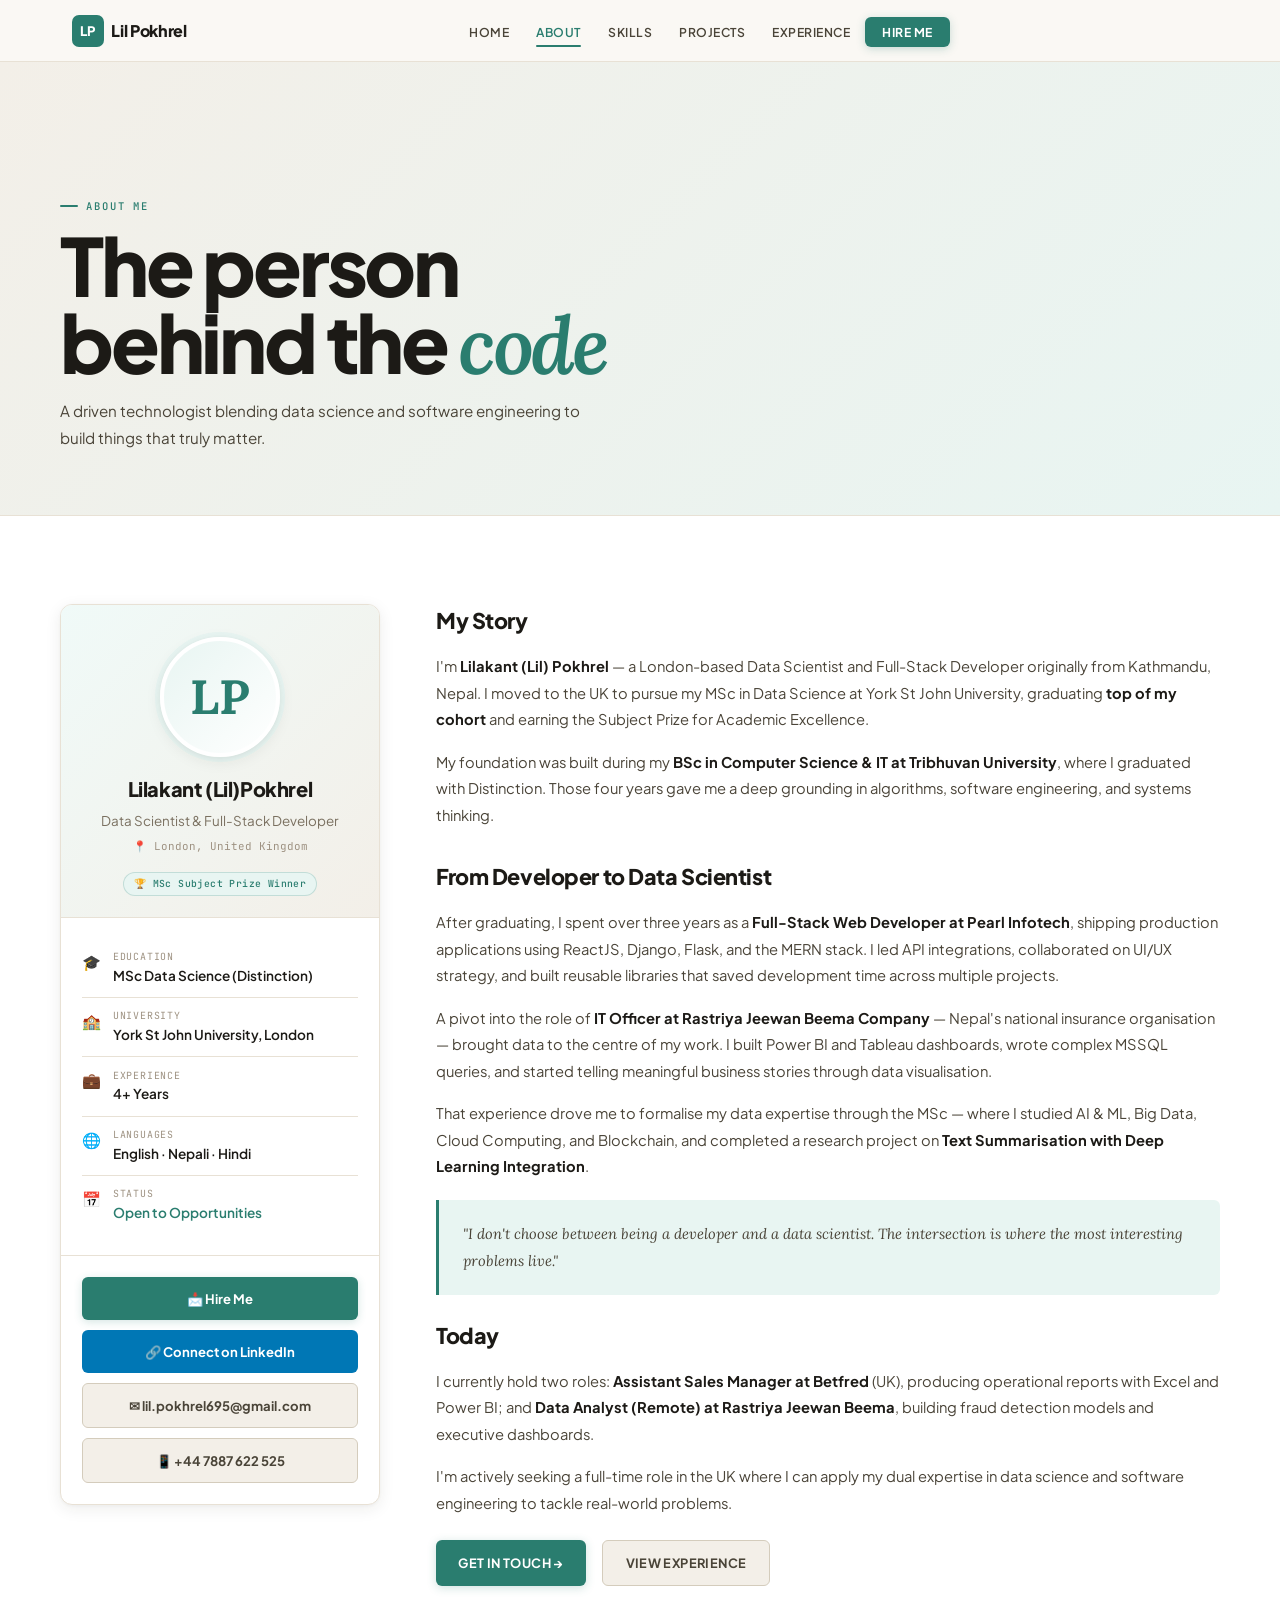
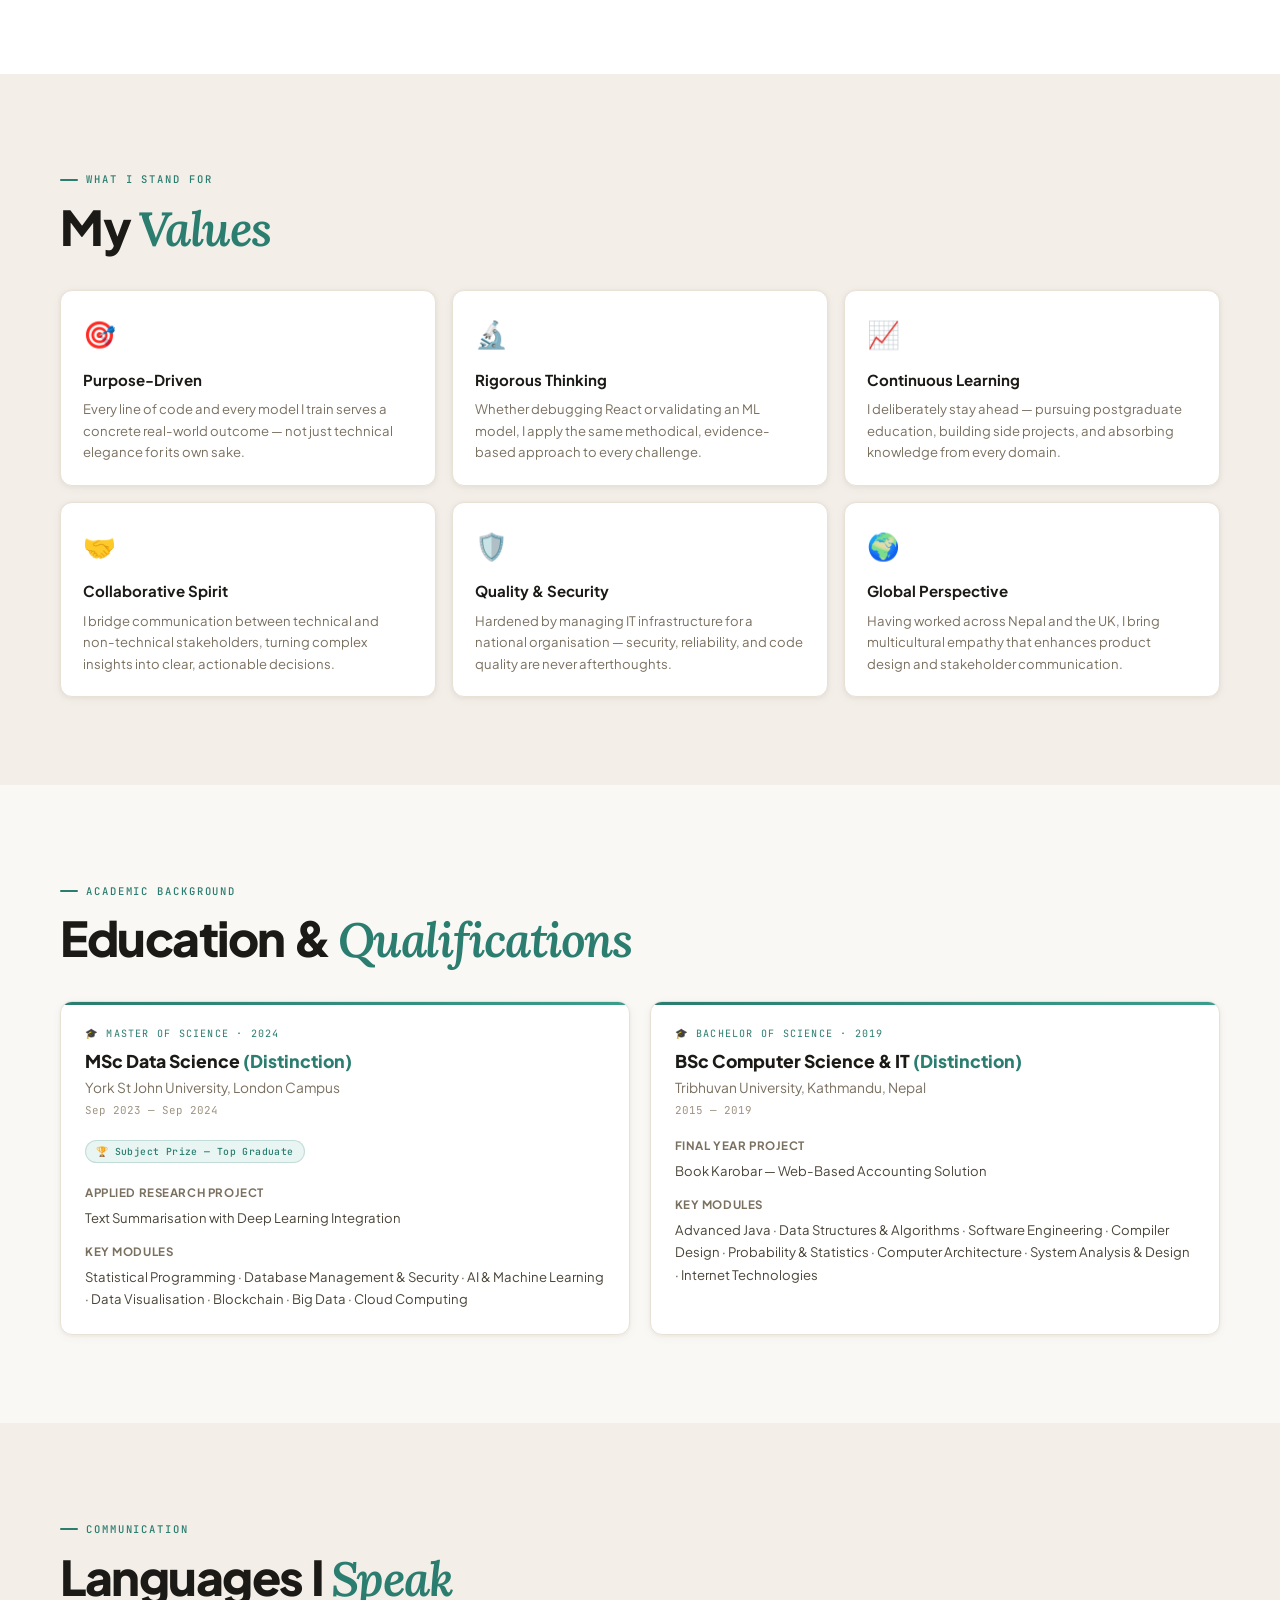
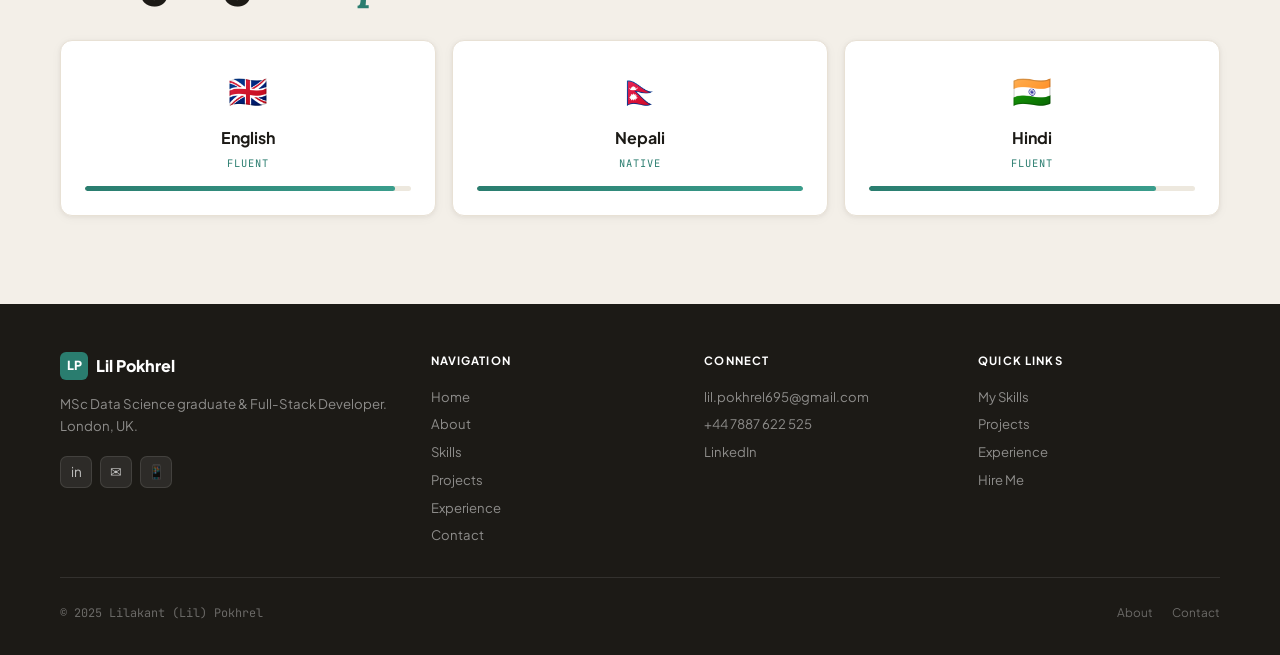
==== commit 3f281f85: "issues fixed" ====
--- a/pages/about.html
+++ b/pages/about.html
@@ -102,7 +102,7 @@
   <!-- PAGE HERO -->
   <section class="page-hero">
     <div class="page-hero-inner">
-      <div class="eyebrow" style="opacity:0;animation:slideUp .7s .1s forwards">01 — About</div>
+      <div class="eyebrow" style="opacity:0;animation:slideUp .7s .1s forwards">About Me</div>
       <h1 style="opacity:0;animation:slideUp .7s .2s forwards">The person<br>behind the <em>code</em></h1>
       <p style="opacity:0;animation:slideUp .7s .35s forwards">A driven technologist blending data science and software engineering to build things that truly matter.</p>
     </div>
@@ -117,7 +117,7 @@
           <div class="profile-card">
             <div class="profile-card-top">
               <div class="profile-avatar">LP</div>
-              <div class="profile-name">Lilakant "Lil" Pokhrel</div>
+              <div class="profile-name">Lilakant (Lil)Pokhrel</div>
               <div class="profile-title">Data Scientist &amp; Full-Stack Developer</div>
               <div class="profile-location">📍 London, United Kingdom</div>
               <div style="margin-top:.8rem">
--- a/css/style.css
+++ b/css/style.css
@@ -478,3 +478,11 @@
   .filter-tabs { gap: .3rem; }
   .filter-tab { font-size: .68rem; padding: .3rem .7rem; }
 }
+.avatar-photo {
+  width: 100%;
+  height: 100%;
+  object-fit: cover;
+  object-position: center top;
+  border-radius: 50%;
+  display: block;
+}
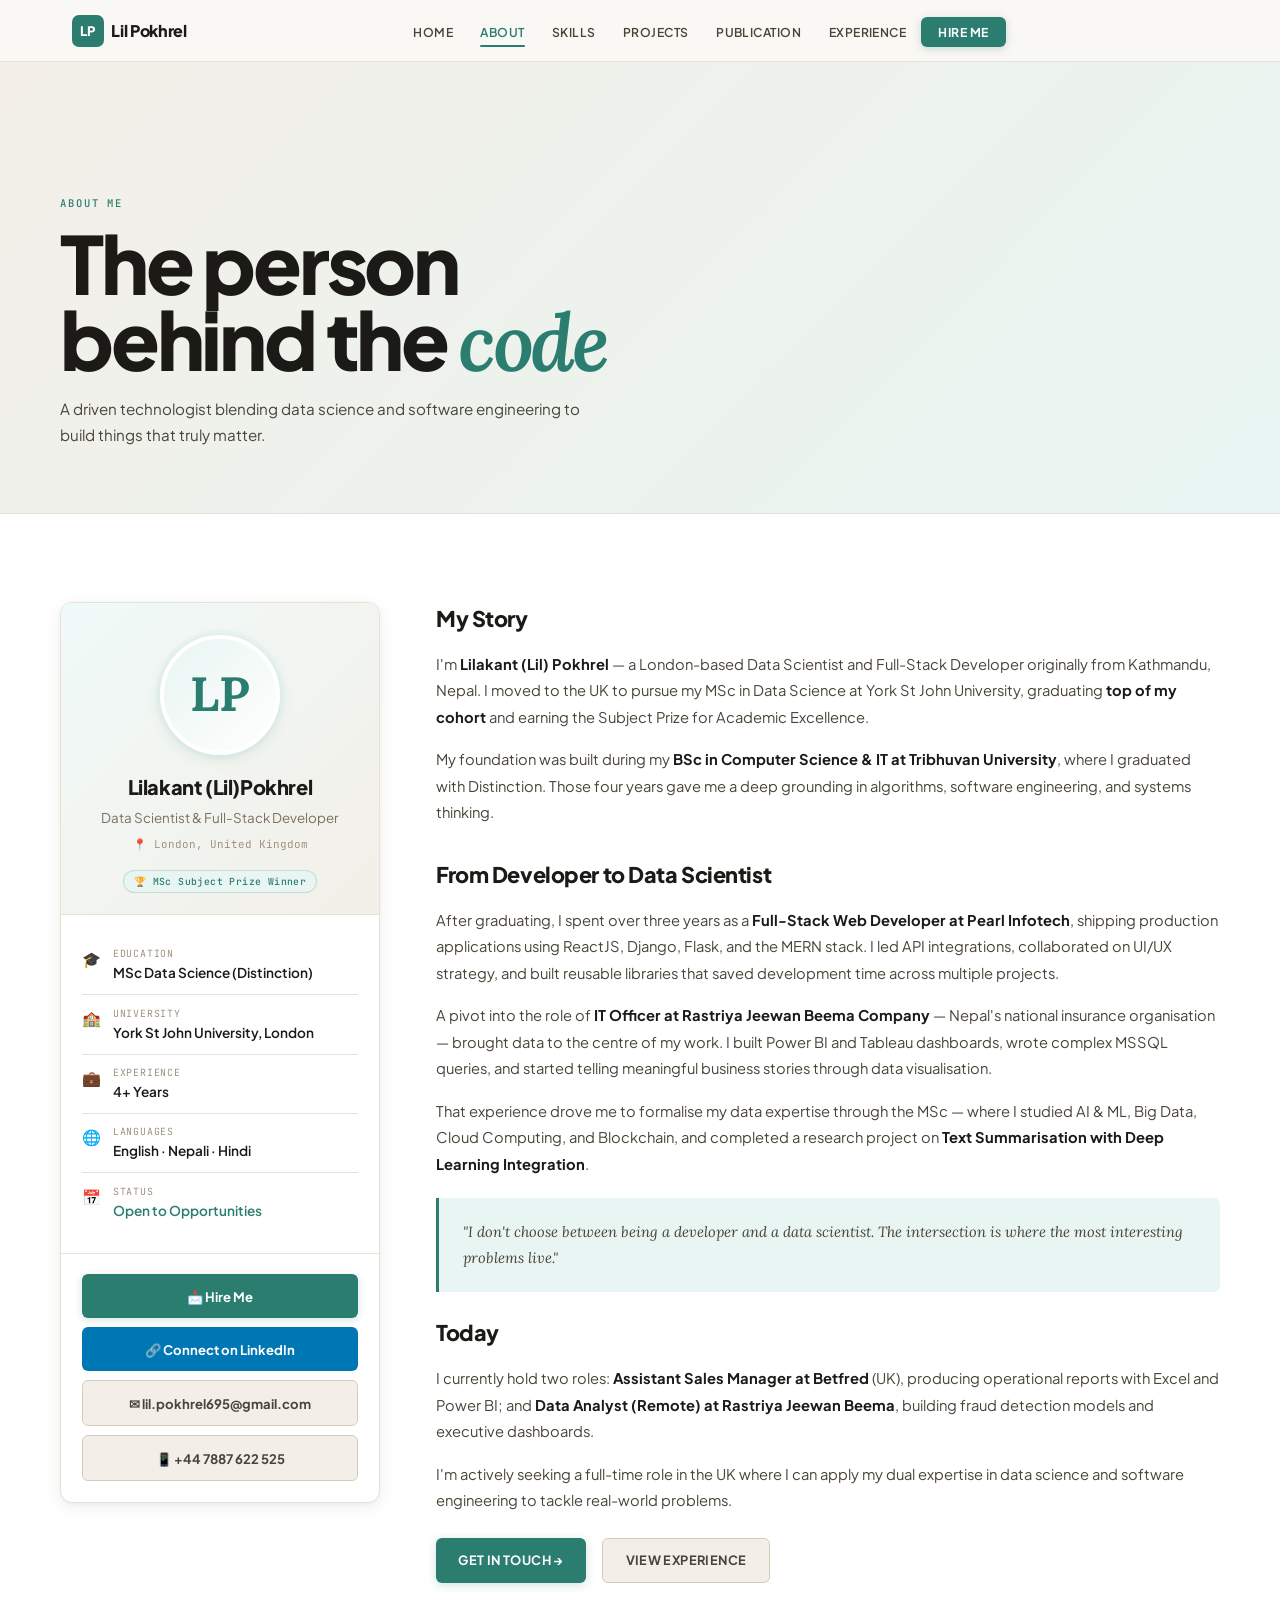
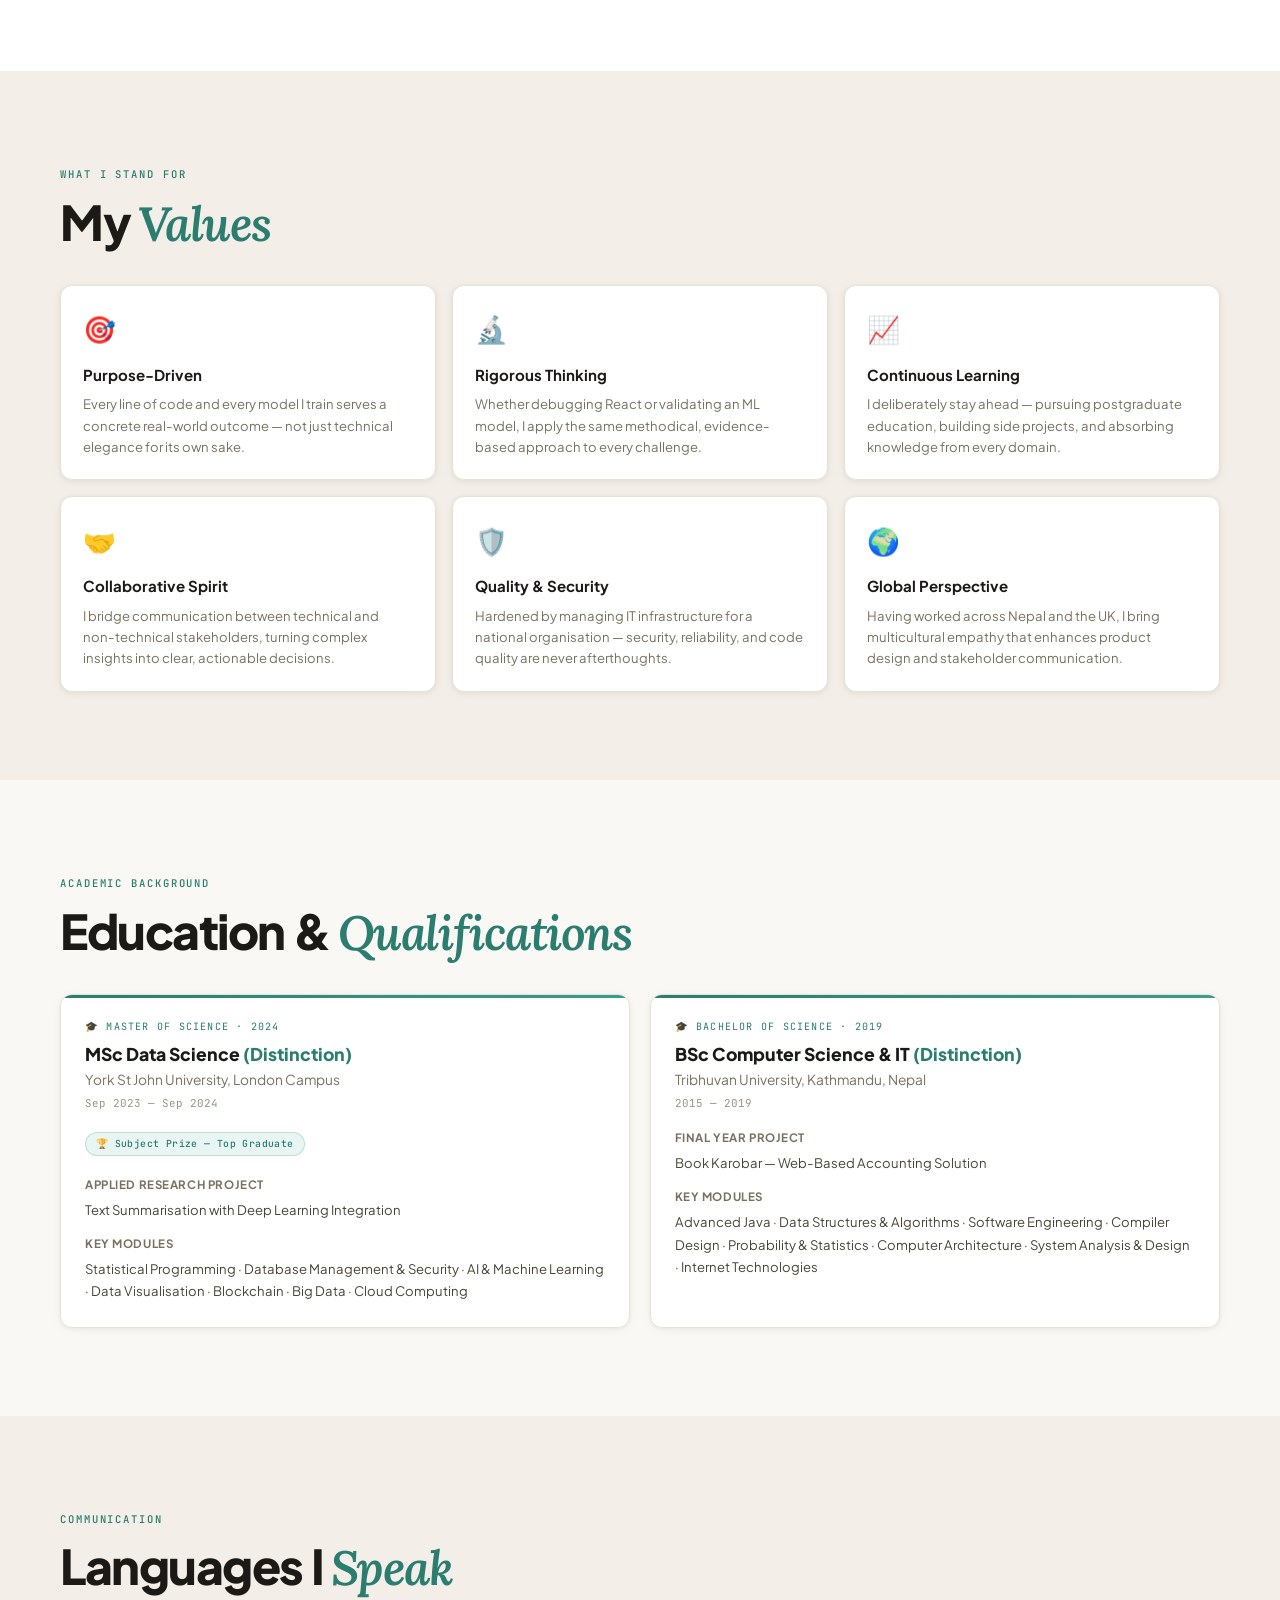
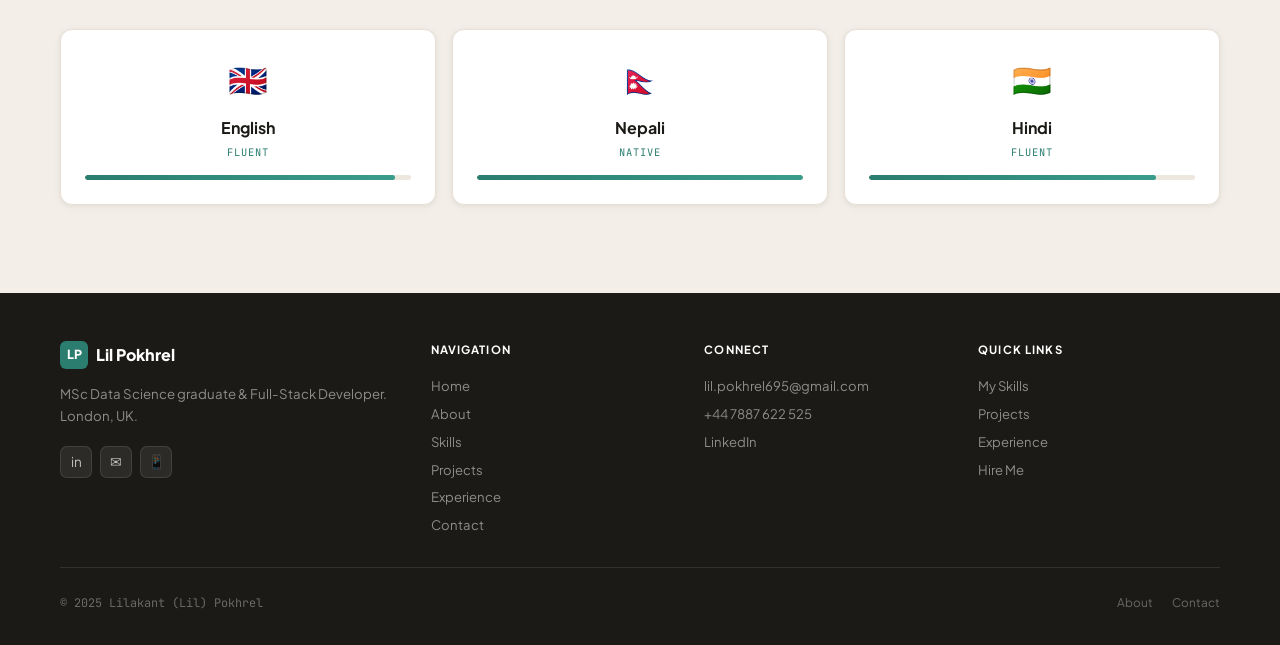
==== commit cce47bab: "publicaiton menu fixed" ====
--- a/pages/about.html
+++ b/pages/about.html
@@ -86,6 +86,7 @@
     <ul class="nav-links">
       <li><a href="../index.html">Home</a></li><li><a href="about.html">About</a></li>
       <li><a href="skills.html">Skills</a></li><li><a href="projects.html">Projects</a></li>
+         <li><a href="pages/publication.html">Publication</a></li>
       <li><a href="experience.html">Experience</a></li>
       <li class="nav-cta-wrap"><a href="contact.html" class="nav-cta">Hire Me</a></li>
     </ul>
@@ -93,7 +94,9 @@
   </div></nav>
   <div class="nav-mobile" id="navMobile">
     <a href="../index.html">Home</a><a href="about.html">About</a><a href="skills.html">Skills</a>
-    <a href="projects.html">Projects</a><a href="experience.html">Experience</a>
+    <a href="projects.html">Projects</a>
+       <li><a href="pages/publication.html">Publication</a></li>
+    <a href="experience.html">Experience</a>
     <a href="contact.html" class="nav-mob-cta">Contact / Hire Me</a>
   </div>
 </header>
--- a/css/style.css
+++ b/css/style.css
@@ -207,7 +207,6 @@
   display: inline-flex; align-items: center; gap: .5rem;
   margin-bottom: .8rem;
 }
-.eyebrow::before { content: ''; display: block; width: 18px; height: 2px; background: var(--accent); border-radius: 2px; flex-shrink: 0; }
 .section-title {
   font-size: clamp(1.6rem, 3.8vw, 3rem);
   font-weight: 800; letter-spacing: -.03em;
